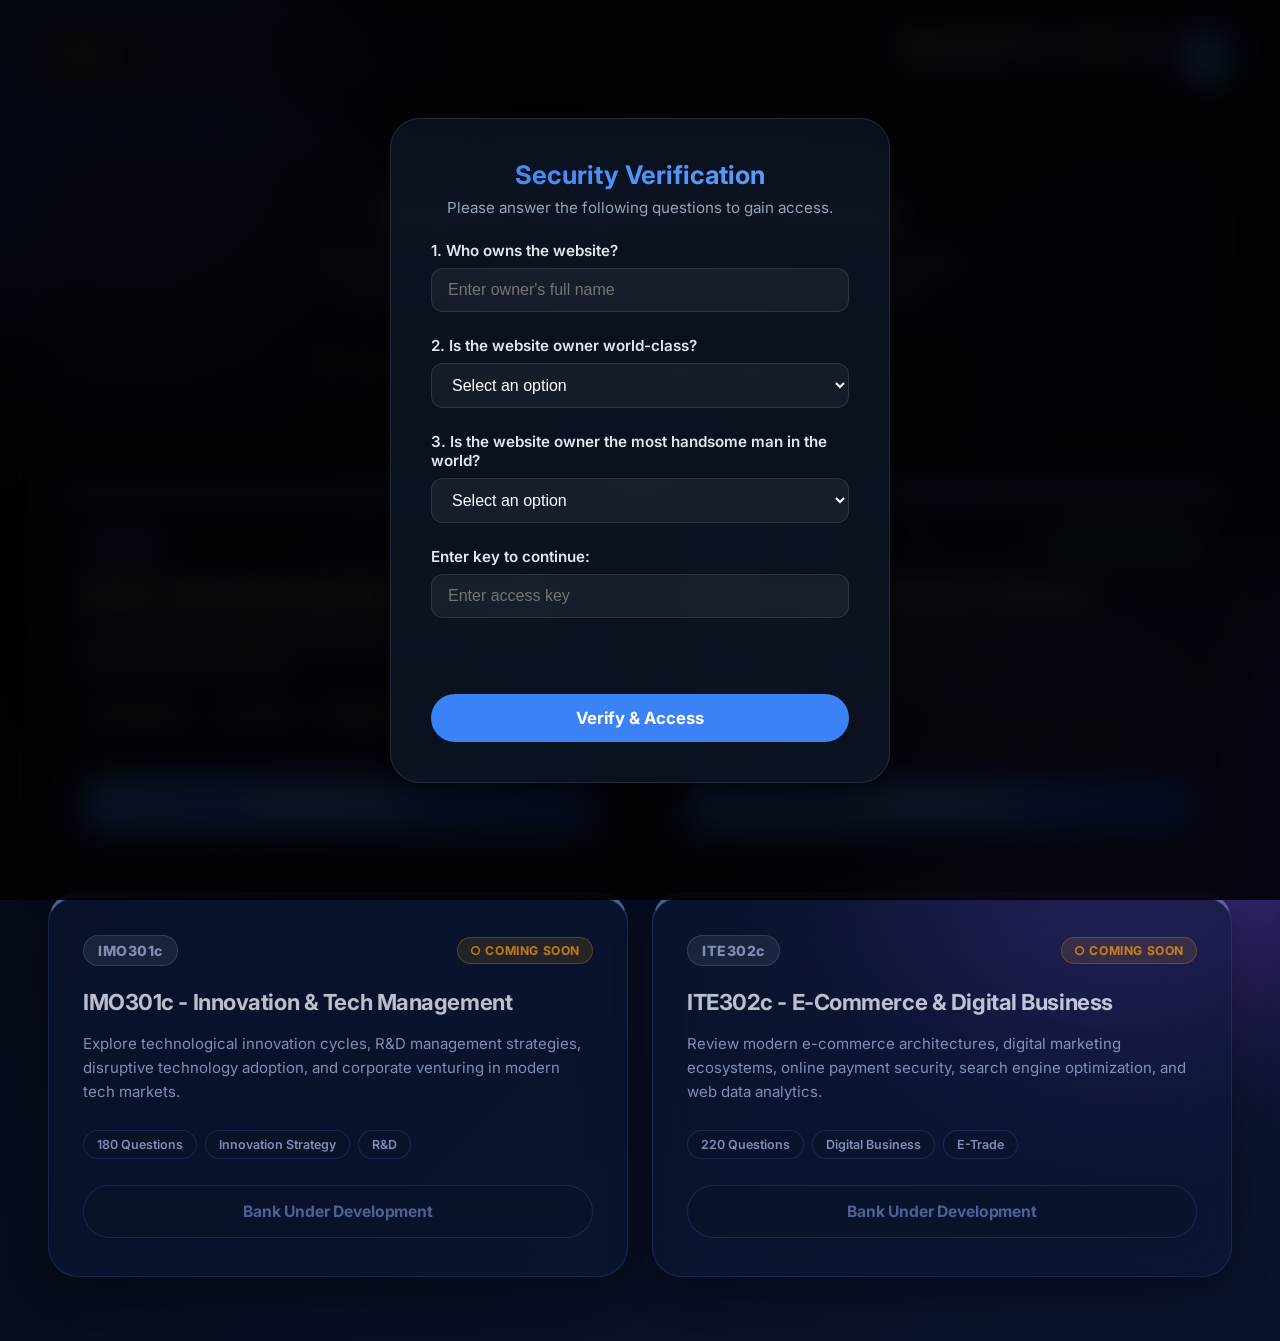
==== index.html @ 92099e36 "Verify" ====
<!DOCTYPE html>
<html lang="en">

<head>
    <meta charset="UTF-8">
    <meta name="viewport" content="width=device-width, initial-scale=1.0">
    <title>IT & Business Systems Review - Portal Dashboard</title>
    <!-- Google Fonts: Inter -->
    <link rel="preconnect" href="https://fonts.googleapis.com">
    <link rel="preconnect" href="https://fonts.gstatic.com" crossorigin>
    <link href="https://fonts.googleapis.com/css2?family=Inter:wght@400;500;600;700;800&display=swap" rel="stylesheet">

    <link rel="icon" type="image/jpeg" href="../assets/img/Logo.jpg" />
    <!-- Stylesheet -->
    <link rel="stylesheet" href="styles.css">
</head>

<body class="dark-theme">
    <!-- Background Glass Orbs -->
    <div class="glass-orb orb-1"></div>
    <div class="glass-orb orb-2"></div>
    <div class="glass-orb orb-3"></div>

    <!-- App Container -->
    <div class="app-container">

        <!-- Top Navigation / Header (Gamified Scholar Dashboard) -->
        <header class="app-header glass-panel personalized-header">
            <!-- Left: Shortcuts & Settings -->
            <div class="header-left-group" style="display: flex; align-items: center; gap: 12px;">
                <button class="shortcut-pill-btn" title="View Starred Questions (12)">
                    <span class="star-icon">★</span>
                    <span class="shortcut-count">12</span>
                </button>

                <button id="theme-toggle-btn" class="action-icon-btn" title="Toggle Theme (Dark/Light)">
                    <svg id="theme-icon-sun" class="theme-icon hidden" viewBox="0 0 24 24" fill="none"
                        stroke="currentColor" stroke-width="2">
                        <circle cx="12" cy="12" r="5"></circle>
                        <line x1="12" y1="1" x2="12" y2="3"></line>
                        <line x1="12" y1="21" x2="12" y2="23"></line>
                        <line x1="4.22" y1="4.22" x2="5.64" y2="5.64"></line>
                        <line x1="18.36" y1="18.36" x2="19.78" y2="19.78"></line>
                        <line x1="1" y1="12" x2="3" y2="12"></line>
                        <line x1="21" y1="12" x2="23" y2="12"></line>
                        <line x1="4.22" y1="19.78" x2="5.64" y2="18.36"></line>
                        <line x1="18.36" y1="5.64" x2="19.78" y2="4.22"></line>
                    </svg>
                    <svg id="theme-icon-moon" class="theme-icon" viewBox="0 0 24 24" fill="none" stroke="currentColor"
                        stroke-width="2">
                        <path d="M21 12.79A9 9 0 1 1 11.21 3 7 7 0 0 0 21 12.79z"></path>
                    </svg>
                </button>
            </div>

            <!-- Center: Spacer -->
            <div class="header-center-widgets"></div>

            <!-- Right: Profile Box -->
            <div class="header-actions">
                <div class="user-greeting-box" style="display: flex; align-items: center; gap: 12px;">
                    <div class="greeting-text" style="text-align: right;">
                        <div class="user-title-row" style="justify-content: flex-end;">
                            <h2>Welcome back, <span class="highlight-name">Alex</span> 👑</h2>
                            <span class="profile-level-badge mini-level">Lvl. 6</span>
                        </div>
                        <p class="user-meta">🎓 B.S. in MIS</p>
                    </div>
                    <div class="user-avatar-ring">
                        <img src="https://ui-avatars.com/api/?name=Alex+Dung&background=3b82f6&color=fff&bold=true"
                            alt="Alex Dung">
                        <span class="status-indicator active" title="Online & Studying"></span>
                    </div>
                </div>
            </div>
        </header>

        <!-- Main Dashboard Content -->
        <main class="home-container">

            <!-- Hero Section with Centered Search Bar -->
            <section class="hero-section">
                <h1 class="hero-title">Explore Study & Exam Portals</h1>
                <p class="hero-subtitle">
                    Select a course to access interactive review banks, practice mode with real-time feedback, and timed
                    mock exams designed for high distinction mastery.
                </p>

                <!-- Centered Search Box -->
                <div class="hero-search-container">
                    <svg class="hero-search-icon" viewBox="0 0 24 24" fill="none" stroke="currentColor"
                        stroke-width="2">
                        <circle cx="11" cy="11" r="8"></circle>
                        <line x1="21" y1="21" x2="16.65" y2="16.65"></line>
                    </svg>
                    <input type="text" id="course-search-input" class="hero-search-input"
                        placeholder="Search courses by code, title, or topic (ITA301, ISM302)...">
                </div>
            </section>

            <!-- 4-Column Course Grid -->
            <section id="course-grid" class="course-grid">

                <!-- Box 1: ITA301 (Active) -->
                <div class="course-card active-course" data-code="ITA301" data-title="IT Systems & Applications"
                    data-keywords="it foundations enterprise decision support databases e-commerce practice exam">
                    <div>
                        <div class="course-header">
                            <span class="course-code">ITA301</span>
                            <span class="course-status status-active">● Active Portal</span>
                        </div>
                        <h2 class="course-title">ITA301 - Information System Design & Analysis</h2>
                        <p class="course-desc">
                            This course aims to explain to students all aspects of analysis and design an information
                            system.
                        </p>
                        <div class="course-meta-pills">
                            <span class="meta-pill">300 Questions</span>
                            <span class="meta-pill">True / False</span>
                            <span class="meta-pill">Multiple Choice</span>
                            <span class="meta-pill">Fill in Blank</span>
                        </div>
                    </div>
                    <a href="ita301/ita.html" class="course-action-btn btn-launch">
                        <span>Launch Study Portal</span>
                        <svg viewBox="0 0 24 24" width="18" height="18" fill="none" stroke="currentColor"
                            stroke-width="2.5" stroke-linecap="round" stroke-linejoin="round">
                            <line x1="5" y1="12" x2="19" y2="12"></line>
                            <polyline points="12 5 19 12 12 19"></polyline>
                        </svg>
                    </a>
                </div>

                <!-- Box 2: ISM302 (Active) -->
                <div class="course-card active-course" data-code="ISM302" data-title="Information Systems Management"
                    data-keywords="strategic it governance risk digital transformation leadership case studies">
                    <div>
                        <div class="course-header">
                            <span class="course-code">ISM302</span>
                            <span class="course-status status-active">● Active Portal</span>
                        </div>
                        <h2 class="course-title">ISM302 - Enterprise Resource Planning</h2>
                        <p class="course-desc">
                            This course focuses on teaching the core concepts, business processes, and management of ERP
                            systems (like SAP or Odoo) to integrate data across finance, supply chain, and HR.
                        </p>
                        <div class="course-meta-pills">
                            <span class="meta-pill">302 Questions</span>
                            <span class="meta-pill">True / False</span>
                            <span class="meta-pill">Multiple Choice</span>
                            <span class="meta-pill">Fill in Blank</span>
                        </div>
                    </div>
                    <a href="ism302/ism.html" class="course-action-btn btn-launch">
                        <span>Launch Study Portal</span>
                        <svg viewBox="0 0 24 24" width="18" height="18" fill="none" stroke="currentColor"
                            stroke-width="2.5" stroke-linecap="round" stroke-linejoin="round">
                            <line x1="5" y1="12" x2="19" y2="12"></line>
                            <polyline points="12 5 19 12 12 19"></polyline>
                        </svg>
                    </a>
                </div>

                <!-- Box 3: IMO301c (Coming Soon) -->
                <div class="course-card coming-soon" data-code="IMO301c" data-title="Innovation & Tech Management"
                    data-keywords="innovation management research development technology cycles disruption strategy">
                    <div>
                        <div class="course-header">
                            <span class="course-code">IMO301c</span>
                            <span class="course-status status-soon">○ Coming Soon</span>
                        </div>
                        <h2 class="course-title">IMO301c - Innovation & Tech Management</h2>
                        <p class="course-desc">
                            Explore technological innovation cycles, R&D management strategies, disruptive technology
                            adoption, and corporate venturing in modern tech markets.
                        </p>
                        <div class="course-meta-pills">
                            <span class="meta-pill">180 Questions</span>
                            <span class="meta-pill">Innovation Strategy</span>
                            <span class="meta-pill">R&D</span>
                        </div>
                    </div>
                    <button class="course-action-btn btn-disabled" disabled>
                        <span>Bank Under Development</span>
                    </button>
                </div>

                <!-- Box 4: ITE302c (Coming Soon) -->
                <div class="course-card coming-soon" data-code="ITE302c" data-title="E-Commerce & Digital Business"
                    data-keywords="e-commerce digital business models payment gateways seo marketing analytics online trade">
                    <div>
                        <div class="course-header">
                            <span class="course-code">ITE302c</span>
                            <span class="course-status status-soon">○ Coming Soon</span>
                        </div>
                        <h2 class="course-title">ITE302c - E-Commerce & Digital Business</h2>
                        <p class="course-desc">
                            Review modern e-commerce architectures, digital marketing ecosystems, online payment
                            security, search engine optimization, and web data analytics.
                        </p>
                        <div class="course-meta-pills">
                            <span class="meta-pill">220 Questions</span>
                            <span class="meta-pill">Digital Business</span>
                            <span class="meta-pill">E-Trade</span>
                        </div>
                    </div>
                    <button class="course-action-btn btn-disabled" disabled>
                        <span>Bank Under Development</span>
                    </button>
                </div>

            </section>

            <!-- Empty Search Results Message (Hidden by default) -->
            <div id="no-course-results" class="glass-panel hidden" style="text-align: center; padding: 48px;">
                <h3 style="font-size: 1.4rem; color: var(--text-primary); margin-bottom: 8px;">No Courses Found</h3>
                <p style="color: var(--text-secondary);">No course portals match your search keywords. Try searching for
                    a course code like "ITA301" or general terms.</p>
            </div>

        </main>
    </div>

    <!-- Home Page Logic: Theme Switcher & Real-time Course Filtering -->
    <script>
        document.addEventListener('DOMContentLoaded', () => {
            // 1. Theme Initialization from LocalStorage
            const themeBtn = document.getElementById('theme-toggle-btn');
            const sunIcon = document.getElementById('theme-icon-sun');
            const moonIcon = document.getElementById('theme-icon-moon');

            let darkMode = true;
            try {
                const storedTheme = localStorage.getItem('it_review_dark_mode');
                if (storedTheme !== null) {
                    darkMode = JSON.parse(storedTheme);
                }
            } catch (e) {
                console.warn('LocalStorage error:', e);
            }

            const applyTheme = () => {
                if (darkMode) {
                    document.body.classList.add('dark-theme');
                    document.body.classList.remove('light-theme');
                    sunIcon.classList.remove('hidden');
                    moonIcon.classList.add('hidden');
                } else {
                    document.body.classList.add('light-theme');
                    document.body.classList.remove('dark-theme');
                    sunIcon.classList.add('hidden');
                    moonIcon.classList.remove('hidden');
                }
            };

            applyTheme();

            themeBtn.addEventListener('click', () => {
                darkMode = !darkMode;
                applyTheme();
                try {
                    localStorage.setItem('it_review_dark_mode', JSON.stringify(darkMode));
                } catch (e) { }
            });

            // 2. Real-time Course Search Filtering
            const searchInput = document.getElementById('course-search-input');
            const courseCards = document.querySelectorAll('.course-card');
            const noResultsBox = document.getElementById('no-course-results');

            searchInput.addEventListener('input', (e) => {
                const query = e.target.value.trim().toLowerCase();
                let matchCount = 0;

                courseCards.forEach(card => {
                    const code = (card.getAttribute('data-code') || '').toLowerCase();
                    const title = (card.getAttribute('data-title') || '').toLowerCase();
                    const keywords = (card.getAttribute('data-keywords') || '').toLowerCase();

                    if (!query || code.includes(query) || title.includes(query) || keywords.includes(query)) {
                        card.style.display = 'flex';
                        matchCount++;
                    } else {
                        card.style.display = 'none';
                    }
                });

                if (matchCount === 0) {
                    noResultsBox.classList.remove('hidden');
                } else {
                    noResultsBox.classList.add('hidden');
                }
            });
        });
    </script>

    <!-- Strict Authentication Modal -->
    <style>
        .auth-modal-overlay {
            position: fixed;
            inset: 0;
            background: rgba(0, 0, 0, 0.85);
            backdrop-filter: blur(15px);
            z-index: 9999;
            display: flex;
            align-items: center;
            justify-content: center;
            padding: 24px;
        }

        .auth-modal-content {
            background: rgba(15, 23, 42, 0.7);
            border: 1px solid rgba(255, 255, 255, 0.1);
            box-shadow: 0 25px 50px -12px rgba(0, 0, 0, 0.5);
            border-radius: 30px;
            padding: 40px;
            max-width: 500px;
            width: 100%;
            display: flex;
            flex-direction: column;
            gap: 24px;
            color: #fff;
        }

        .auth-modal-header h2 {
            font-size: 1.6rem;
            margin-bottom: 8px;
            text-align: center;
            background: linear-gradient(135deg, #3b82f6, #60a5fa);
            -webkit-background-clip: text;
            -webkit-text-fill-color: transparent;
        }

        .auth-modal-header p {
            text-align: center;
            color: #94a3b8;
            font-size: 0.95rem;
        }

        .auth-form-group {
            display: flex;
            flex-direction: column;
            gap: 8px;
        }

        .auth-form-group label {
            font-weight: 600;
            font-size: 0.95rem;
            color: #e2e8f0;
        }

        .auth-input,
        .auth-select {
            background: rgba(255, 255, 255, 0.05);
            border: 1px solid rgba(255, 255, 255, 0.1);
            border-radius: 12px;
            padding: 12px 16px;
            color: #fff;
            font-size: 1rem;
            outline: none;
            transition: all 0.2s;
        }

        .auth-input:focus,
        .auth-select:focus {
            border-color: #3b82f6;
            background: rgba(255, 255, 255, 0.1);
        }

        .auth-select option {
            background: #1e293b;
            color: #fff;
        }

        .auth-error {
            color: #ef4444;
            font-size: 0.9rem;
            text-align: center;
            min-height: 20px;
            font-weight: 600;
        }

        .auth-submit-btn {
            background: #3b82f6;
            color: white;
            border: none;
            border-radius: 30px;
            padding: 14px;
            font-size: 1.05rem;
            font-weight: 700;
            cursor: pointer;
            transition: background 0.2s;
            margin-top: 8px;
        }

        .auth-submit-btn:hover {
            background: #2563eb;
        }

        body.light-theme .auth-modal-content {
            background: rgba(255, 255, 255, 0.85);
            color: #0f172a;
            border-color: rgba(0, 0, 0, 0.1);
        }

        body.light-theme .auth-form-group label {
            color: #334155;
        }

        body.light-theme .auth-input,
        body.light-theme .auth-select {
            background: rgba(0, 0, 0, 0.03);
            border-color: rgba(0, 0, 0, 0.1);
            color: #0f172a;
        }
    </style>

    <div id="auth-modal" class="auth-modal-overlay" style="display: none;">
        <div class="auth-modal-content">
            <div class="auth-modal-header">
                <h2>Security Verification</h2>
                <p>Please answer the following questions to gain access.</p>
            </div>

            <div class="auth-form-group">
                <label>1. Who owns the website?</label>
                <input type="text" id="auth-q1" class="auth-input" placeholder="Enter owner's full name"
                    autocomplete="off">
            </div>

            <div class="auth-form-group">
                <label>2. Is the website owner world-class?</label>
                <select id="auth-q2" class="auth-select">
                    <option value="">Select an option</option>
                    <option value="Yes">Yes</option>
                    <option value="No">No</option>
                </select>
            </div>

            <div class="auth-form-group">
                <label>3. Is the website owner the most handsome man in the world?</label>
                <select id="auth-q3" class="auth-select">
                    <option value="">Select an option</option>
                    <option value="Yes">Yes</option>
                    <option value="No">No</option>
                </select>
            </div>

            <div class="auth-form-group">
                <label>Enter key to continue:</label>
                <input type="password" id="auth-q4" class="auth-input" placeholder="Enter access key" autocomplete="off">
            </div>

            <div id="auth-error-msg" class="auth-error"></div>

            <button id="auth-verify-btn" class="auth-submit-btn">Verify & Access</button>
        </div>
    </div>

    <script>
        document.addEventListener('DOMContentLoaded', () => {
            const authModal = document.getElementById('auth-modal');
            const isAuth = localStorage.getItem('ownerAuth');

            if (isAuth !== 'true') {
                authModal.style.display = 'flex';
                // Lock scrolling just in case
                document.body.style.overflow = 'hidden';
            }

            const verifyBtn = document.getElementById('auth-verify-btn');
            const errorMsg = document.getElementById('auth-error-msg');

            verifyBtn.addEventListener('click', () => {
                const q1 = document.getElementById('auth-q1').value.trim();
                const q2 = document.getElementById('auth-q2').value;
                const q3 = document.getElementById('auth-q3').value;
                const q4 = document.getElementById('auth-q4').value.trim();

                // Validation rules
                const isQ1Correct = (q1 === 'Thân Tiến Dũng');
                const isQ2Correct = (q2 === 'Yes');
                const isQ3Correct = (q3 === 'Yes');
                const isQ4Correct = (q4 === 'se203676' || q4 === 'SE203676');

                if (isQ1Correct && isQ2Correct && isQ3Correct && isQ4Correct) {
                    localStorage.setItem('ownerAuth', 'true');
                    authModal.style.display = 'none';
                    document.body.style.overflow = ''; // Restore original overflow from CSS
                } else {
                    localStorage.setItem('ownerAuth', 'false');
                    errorMsg.textContent = 'Verification failed. Please ensure all answers are absolutely correct.';

                    // Add shake effect
                    const content = authModal.querySelector('.auth-modal-content');
                    content.style.transform = 'translateX(-10px)';
                    setTimeout(() => content.style.transform = 'translateX(10px)', 100);
                    setTimeout(() => content.style.transform = 'translateX(-10px)', 200);
                    setTimeout(() => content.style.transform = 'translateX(10px)', 300);
                    setTimeout(() => content.style.transform = 'translateX(0)', 400);
                }
            });

            // Allow Enter key to trigger verification
            const inputs = authModal.querySelectorAll('input, select');
            inputs.forEach(input => {
                input.addEventListener('keypress', (e) => {
                    if (e.key === 'Enter') {
                        verifyBtn.click();
                    }
                });
            });
        });
    </script>
</body>

</html>
---- styles.css ----
/* ==========================================================================
   IT Systems Review - Blue Glassmorphism Design System & Styles
   ========================================================================== */

:root {
  /* Color Tokens - Dark Theme Default (Sleek Apple Glassmorphism) */
  --bg-gradient-start: #060b19;
  --bg-gradient-end: #0a1633;
  --glass-bg: rgba(16, 28, 60, 0.65);
  --glass-bg-hover: rgba(26, 43, 88, 0.75);
  --glass-bg-subpanel: rgba(10, 20, 44, 0.55);
  --glass-border: rgba(99, 140, 255, 0.22);
  --glass-border-highlight: rgba(140, 180, 255, 0.45);
  --glass-shadow: 0 15px 40px rgba(0, 0, 0, 0.45), inset 0 1px 0 rgba(255, 255, 255, 0.12);
  --shadow-glass: 0 15px 40px rgba(0, 0, 0, 0.45), inset 0 1px 0 rgba(255, 255, 255, 0.12);

  /* Typography & Colors */
  --text-primary: #f0f4ff;
  --text-secondary: #a0b4e0;
  --text-muted: #627ab5;

  /* Accent Colors & Gradients */
  --accent-primary: #3b82f6;
  --accent-primary-hover: #2563eb;
  --accent-glow: rgba(59, 130, 246, 0.4);
  --accent-secondary: #8b5cf6;
  --accent-gradient: linear-gradient(135deg, #3b82f6, #1d4ed8);
  --accent-gradient-hover: linear-gradient(135deg, #2563eb, #1e40af);
  --star-gold: #f59e0b;

  /* Status Colors */
  --status-correct: #10b981;
  --status-correct-bg: rgba(16, 185, 129, 0.15);
  --status-correct-border: rgba(16, 185, 129, 0.4);
  --status-incorrect: #ef4444;
  --status-incorrect-bg: rgba(239, 68, 68, 0.15);
  --status-incorrect-border: rgba(239, 68, 68, 0.4);
  --status-unanswered: rgba(140, 160, 210, 0.3);

  /* Layout, Radii & Transitions (Apple Design Specs) */
  --glass-blur: 25px;
  --radius-lg: 50px;
  --radius-md: 24px;
  --radius-sm: 14px;
  --border-radius-lg: 50px;
  --border-radius-md: 24px;
  --border-radius-sm: 14px;
  --transition-fast: 0.18s ease-out;
  --transition-medium: 0.28s cubic-bezier(0.4, 0, 0.2, 1);
  --transition-normal: 0.28s cubic-bezier(0.4, 0, 0.2, 1);
}

/* Light Theme Overrides (Apple Light Glass & High Contrast) */
body.light-theme {
  --bg-gradient-start: #f5f7fa;
  --bg-gradient-end: #e4e9f2;
  --glass-bg: rgba(255, 255, 255, 0.85);
  --glass-bg-hover: rgba(255, 255, 255, 0.96);
  --glass-bg-subpanel: rgba(241, 245, 249, 0.82);
  --glass-border: rgba(203, 213, 225, 0.75);
  --glass-border-highlight: rgba(0, 113, 227, 0.55);
  --glass-shadow: 0 15px 35px rgba(15, 23, 42, 0.08), inset 0 1px 0 rgba(255, 255, 255, 0.95);
  --shadow-glass: 0 15px 35px rgba(15, 23, 42, 0.08), inset 0 1px 0 rgba(255, 255, 255, 0.95);

  --text-primary: #0f172a;
  --text-secondary: #334155;
  --text-muted: #64748b;

  --status-unanswered: rgba(148, 163, 184, 0.4);

  /* Apple Signature Blue for Light Mode Buttons & Highlights */
  --accent-primary: #0071e3;
  --accent-primary-hover: #0056b3;
  --accent-glow: rgba(0, 113, 227, 0.35);
  --accent-gradient: linear-gradient(135deg, #0071e3, #0056b3);
  --accent-gradient-hover: linear-gradient(135deg, #0056b3, #003d80);
}

/* Base Reset & Typography */
* {
  box-sizing: border-box;
  margin: 0;
  padding: 0;
}

body {
  font-family: 'Inter', -apple-system, BlinkMacSystemFont, sans-serif;
  background: linear-gradient(135deg, var(--bg-gradient-start), var(--bg-gradient-end));
  color: var(--text-primary);
  min-height: 100vh;
  overflow-x: hidden;
  overflow-y: auto;
  position: relative;
  transition: background var(--transition-normal), color var(--transition-normal);
}

/* Background Glass Orbs with Floating Micro-animations */
.glass-orb {
  position: absolute;
  border-radius: 50%;
  filter: blur(85px);
  pointer-events: none;
  z-index: 0;
  opacity: 0.45;
  animation: float 22s ease-in-out infinite alternate;
}

.orb-1 {
  width: 460px;
  height: 460px;
  background: radial-gradient(circle, #3b82f6, #1d4ed8);
  top: -100px;
  left: -100px;
}

.orb-2 {
  width: 520px;
  height: 520px;
  background: radial-gradient(circle, #8b5cf6, #4c1d95);
  bottom: -150px;
  right: -100px;
  animation-delay: -7s;
}

.orb-3 {
  width: 380px;
  height: 380px;
  background: radial-gradient(circle, #06b6d4, #0284c7);
  top: 40%;
  left: 35%;
  animation-delay: -14s;
}

@keyframes float {
  0% {
    transform: translate(0, 0) scale(1);
  }

  50% {
    transform: translate(45px, -35px) scale(1.08);
  }

  100% {
    transform: translate(-30px, 40px) scale(0.95);
  }
}

/* Glass Panels Base Utility */
.glass-panel {
  background: var(--glass-bg);
  backdrop-filter: blur(16px);
  -webkit-backdrop-filter: blur(16px);
  border: 1px solid var(--glass-border);
  box-shadow: var(--glass-shadow);
  border-radius: var(--border-radius-lg);
  position: relative;
  z-index: 10;
  transition: border-color var(--transition-fast), background var(--transition-normal);
}

.glass-subpanel {
  background: var(--glass-bg-subpanel);
  backdrop-filter: blur(10px);
  border: 1px solid var(--glass-border);
  border-radius: var(--border-radius-md);
}

/* App Container Layout */
.app-container {
  display: flex;
  flex-direction: column;
  height: 100vh;
  padding: 16px 24px;
  gap: 16px;
  max-width: 1760px;
  margin: 0 auto;
}

/* ==========================================================================
   Header Styles
   ========================================================================== */
.app-header {
  display: flex;
  align-items: center;
  justify-content: space-between;
  padding: 14px 24px;
  flex-shrink: 0;
}

.header-brand {
  display: flex;
  align-items: center;
  gap: 14px;
}

.brand-icon {
  width: 44px;
  height: 44px;
  border-radius: 12px;
  background: linear-gradient(135deg, var(--accent-primary), var(--accent-secondary));
  display: flex;
  align-items: center;
  justify-content: center;
  color: white;
  box-shadow: 0 6px 20px var(--accent-glow);
}

.brand-icon svg {
  width: 26px;
  height: 26px;
}

.brand-text h1 {
  font-size: 1.35rem;
  font-weight: 800;
  letter-spacing: -0.02em;
  background: linear-gradient(to right, #ffffff, var(--text-secondary));
  -webkit-background-clip: text;
  -webkit-text-fill-color: transparent;
}

body.light-theme .brand-text h1 {
  background: linear-gradient(to right, #0f172a, #334155);
  -webkit-background-clip: text;
  -webkit-text-fill-color: transparent;
}

.brand-text p {
  font-size: 0.8rem;
  color: var(--text-secondary);
  font-weight: 500;
}

/* Mode Selector Pills */
.mode-selector {
  display: flex;
  background: var(--glass-bg-subpanel);
  padding: 4px;
  border-radius: 30px;
  border: 1px solid var(--glass-border);
}

.mode-pill {
  border: none;
  background: transparent;
  color: var(--text-secondary);
  padding: 8px 18px;
  border-radius: 26px;
  font-size: 0.88rem;
  font-weight: 600;
  cursor: pointer;
  display: flex;
  align-items: center;
  gap: 8px;
  transition: all var(--transition-fast);
}

.mode-pill:hover {
  color: var(--text-primary);
}

.mode-pill.active {
  background: linear-gradient(135deg, var(--accent-primary), #2563eb);
  color: white;
  box-shadow: 0 4px 14px var(--accent-glow);
}

.header-actions {
  display: flex;
  align-items: center;
  gap: 14px;
}

.stats-pill {
  display: flex;
  align-items: center;
  padding: 8px 16px;
  gap: 16px;
}

.stat-item {
  display: flex;
  flex-direction: column;
  align-items: flex-start;
}

.stat-label {
  font-size: 0.72rem;
  text-transform: uppercase;
  letter-spacing: 0.05em;
  color: var(--text-muted);
  font-weight: 600;
}

.stat-value {
  font-size: 0.95rem;
  font-weight: 700;
  color: var(--text-primary);
}

.stat-divider {
  width: 1px;
  height: 24px;
  background: var(--glass-border);
}

.action-icon-btn {
  width: 42px;
  height: 42px;
  border-radius: 12px;
  background: var(--glass-bg-subpanel);
  border: 1px solid var(--glass-border);
  color: var(--text-secondary);
  display: flex;
  align-items: center;
  justify-content: center;
  cursor: pointer;
  transition: all var(--transition-fast);
}

.action-icon-btn:hover {
  background: var(--glass-bg-hover);
  color: var(--text-primary);
  border-color: var(--glass-border-highlight);
  transform: translateY(-2px);
}

.action-icon-btn svg {
  width: 20px;
  height: 20px;
}

.hidden {
  display: none !important;
}

/* ==========================================================================
   Workspace Grid & Sidebar
   ========================================================================== */
.workspace-grid {
  display: grid;
  grid-template-columns: 1fr 360px;
  gap: 16px;
  flex: 1;
  min-height: 0;
  /* Allow inner scrolling inside grid */
}

.sidebar {
  display: flex;
  flex-direction: column;
  padding: 20px;
  gap: 16px;
  overflow: hidden;
}

.sidebar-header {
  display: flex;
  align-items: center;
  justify-content: space-between;
}

.sidebar-header h2 {
  font-size: 1.1rem;
  font-weight: 700;
  color: var(--text-primary);
}

.count-badge {
  background: rgba(59, 130, 246, 0.2);
  color: var(--accent-primary);
  padding: 4px 10px;
  border-radius: 20px;
  font-size: 0.8rem;
  font-weight: 700;
  border: 1px solid rgba(59, 130, 246, 0.3);
}

/* Search Box */
.search-box {
  position: relative;
  display: flex;
  align-items: center;
}

.search-icon {
  position: absolute;
  left: 14px;
  width: 18px;
  height: 18px;
  color: var(--text-muted);
  pointer-events: none;
}

.search-box input {
  width: 100%;
  padding: 11px 36px 11px 42px;
  background: var(--glass-bg-subpanel);
  border: 1px solid var(--glass-border);
  border-radius: 12px;
  color: var(--text-primary);
  font-size: 0.88rem;
  outline: none;
  transition: all var(--transition-fast);
}

.search-box input::placeholder {
  color: var(--text-muted);
}

.search-box input:focus {
  border-color: var(--accent-primary);
  box-shadow: 0 0 0 3px rgba(59, 130, 246, 0.2);
}

.clear-search {
  position: absolute;
  right: 12px;
  background: transparent;
  border: none;
  color: var(--text-secondary);
  font-size: 1.3rem;
  cursor: pointer;
  line-height: 1;
}

.clear-search:hover {
  color: var(--text-primary);
}

/* Filter Pills */
.filter-pills {
  display: flex;
  flex-wrap: wrap;
  gap: 6px;
}

.filter-pill {
  background: var(--glass-bg-subpanel);
  border: 1px solid var(--glass-border);
  color: var(--text-secondary);
  padding: 6px 11px;
  border-radius: 8px;
  font-size: 0.78rem;
  font-weight: 600;
  cursor: pointer;
  transition: all var(--transition-fast);
  display: flex;
  align-items: center;
  gap: 5px;
}

.filter-pill:hover {
  background: var(--glass-bg-hover);
  color: var(--text-primary);
}

.filter-pill.active {
  background: rgba(59, 130, 246, 0.25);
  border-color: var(--accent-primary);
  color: var(--text-primary);
}

.filter-count {
  font-size: 0.72rem;
  opacity: 0.8;
  background: rgba(255, 255, 255, 0.1);
  padding: 1px 5px;
  border-radius: 4px;
}

.star-filter.active {
  background: rgba(245, 158, 11, 0.2);
  border-color: var(--star-gold);
  color: var(--star-gold);
}

/* Legend */
.sidebar-legend {
  display: flex;
  align-items: center;
  justify-content: space-between;
  padding: 8px 4px;
  border-top: 1px solid var(--glass-border);
  border-bottom: 1px solid var(--glass-border);
  font-size: 0.75rem;
  color: var(--text-secondary);
}

.legend-item {
  display: flex;
  align-items: center;
  gap: 6px;
}

.legend-dot {
  width: 9px;
  height: 9px;
  border-radius: 50%;
}

.legend-dot.status-unanswered {
  background: var(--status-unanswered);
}

.legend-dot.status-correct {
  background: var(--status-correct);
}

.legend-dot.status-incorrect {
  background: var(--status-incorrect);
}

/* Sidebar Grid Scroll Container & 300 Question Buttons */
.sidebar-grid-scroll {
  flex: 1;
  overflow-y: auto;
  padding-right: 4px;
}

/* Custom Scrollbar */
.sidebar-grid-scroll::-webkit-scrollbar {
  width: 6px;
}

.sidebar-grid-scroll::-webkit-scrollbar-track {
  background: transparent;
}

.sidebar-grid-scroll::-webkit-scrollbar-thumb {
  background: rgba(160, 180, 224, 0.25);
  border-radius: 10px;
}

.sidebar-grid-scroll::-webkit-scrollbar-thumb:hover {
  background: rgba(160, 180, 224, 0.45);
}

.question-grid {
  display: grid;
  grid-template-columns: repeat(auto-fill, minmax(44px, 1fr));
  gap: 8px;
  align-content: flex-start;
}

.grid-loading {
  grid-column: 1 / -1;
  text-align: center;
  padding: 30px;
  color: var(--text-muted);
  font-size: 0.9rem;
}

.grid-btn {
  aspect-ratio: 1;
  border-radius: 10px;
  background: var(--glass-bg-subpanel);
  border: 1px solid var(--glass-border);
  color: var(--text-secondary);
  font-size: 0.85rem;
  font-weight: 600;
  display: flex;
  align-items: center;
  justify-content: center;
  cursor: pointer;
  position: relative;
  transition: all var(--transition-fast);
}

.grid-btn:hover {
  background: var(--glass-bg-hover);
  color: var(--text-primary);
  border-color: var(--glass-border-highlight);
  transform: scale(1.08);
  z-index: 2;
}

.grid-btn.active {
  border: 2px solid var(--accent-primary);
  background: rgba(59, 130, 246, 0.25);
  color: white;
  box-shadow: 0 0 12px var(--accent-glow);
  transform: scale(1.06);
  z-index: 3;
}

.grid-btn.status-correct {
  background: var(--status-correct-bg);
  border-color: var(--status-correct-border);
  color: var(--status-correct);
}

.grid-btn.status-incorrect {
  background: var(--status-incorrect-bg);
  border-color: var(--status-incorrect-border);
  color: var(--status-incorrect);
}

.grid-btn.is-favorite::after {
  content: '★';
  position: absolute;
  top: -2px;
  right: -2px;
  font-size: 0.6rem;
  color: var(--star-gold);
}

/* ==========================================================================
   Main Content & Question Card
   ========================================================================== */
.main-content {
  display: flex;
  flex-direction: column;
  gap: 16px;
  overflow: hidden;
}

.question-card {
  display: flex;
  flex-direction: column;
  flex: 1;
  padding: 28px 36px;
  overflow-y: auto;
  justify-content: space-between;
}

.card-header {
  display: flex;
  align-items: center;
  justify-content: space-between;
  margin-bottom: 22px;
}

.card-meta {
  display: flex;
  align-items: center;
  gap: 12px;
}

.number-badge {
  background: rgba(59, 130, 246, 0.2);
  color: var(--accent-primary);
  padding: 6px 14px;
  border-radius: 20px;
  font-weight: 700;
  font-size: 0.88rem;
  border: 1px solid rgba(59, 130, 246, 0.35);
}

.type-badge {
  background: var(--glass-bg-subpanel);
  color: var(--text-secondary);
  padding: 6px 14px;
  border-radius: 20px;
  font-size: 0.82rem;
  font-weight: 600;
  border: 1px solid var(--glass-border);
  text-transform: uppercase;
  letter-spacing: 0.05em;
}

.favorite-btn {
  background: transparent;
  border: none;
  color: var(--text-muted);
  font-size: 1.6rem;
  cursor: pointer;
  transition: all var(--transition-fast);
  padding: 4px;
  line-height: 1;
}

.favorite-btn:hover {
  transform: scale(1.15);
  color: var(--star-gold);
}

.favorite-btn.active {
  color: var(--star-gold);
}

.card-body {
  flex: 1;
  display: flex;
  flex-direction: column;
  justify-content: flex-start;
  gap: 28px;
  margin-bottom: 24px;
}

.question-text {
  font-size: 1.35rem;
  font-weight: 600;
  line-height: 1.5;
  color: var(--text-primary);
  background: var(--glass-bg-subpanel);
  padding: 22px 26px;
  border-radius: 16px;
  border: 1px solid var(--glass-border);
}

/* Interactive Options Container */
.options-container {
  display: flex;
  flex-direction: column;
  gap: 14px;
}

.option-item {
  display: flex;
  align-items: center;
  gap: 16px;
  padding: 16px 20px;
  background: var(--glass-bg-subpanel);
  border: 1px solid var(--glass-border);
  border-radius: 14px;
  cursor: pointer;
  transition: all var(--transition-fast);
  color: var(--text-secondary);
  font-size: 1.02rem;
  font-weight: 500;
}

.option-item:hover:not(.disabled) {
  background: var(--glass-bg-hover);
  border-color: var(--glass-border-highlight);
  color: var(--text-primary);
  transform: translateX(4px);
}

.option-item.selected {
  background: rgba(59, 130, 246, 0.2);
  border-color: var(--accent-primary);
  color: var(--text-primary);
  box-shadow: 0 0 16px rgba(59, 130, 246, 0.15);
}

.option-item.status-correct {
  background: var(--status-correct-bg);
  border-color: var(--status-correct);
  color: var(--status-correct);
}

.option-item.status-incorrect {
  background: var(--status-incorrect-bg);
  border-color: var(--status-incorrect);
  color: var(--status-incorrect);
}

.option-item.disabled {
  cursor: default;
  opacity: 0.85;
}

.option-marker {
  width: 32px;
  height: 32px;
  border-radius: 8px;
  background: rgba(255, 255, 255, 0.08);
  display: flex;
  align-items: center;
  justify-content: center;
  font-weight: 700;
  font-size: 0.9rem;
  color: var(--text-secondary);
  flex-shrink: 0;
}

.option-item.selected .option-marker {
  background: var(--accent-primary);
  color: white;
}

.option-item.status-correct .option-marker {
  background: var(--status-correct);
  color: white;
}

.option-item.status-incorrect .option-marker {
  background: var(--status-incorrect);
  color: white;
}

/* Fill in the blank input styling */
.fill-blank-container {
  display: flex;
  flex-direction: column;
  gap: 12px;
}

.fill-blank-input {
  width: 100%;
  padding: 18px 22px;
  background: var(--glass-bg-subpanel);
  border: 2px solid var(--glass-border);
  border-radius: 14px;
  color: var(--text-primary);
  font-size: 1.1rem;
  outline: none;
  transition: all var(--transition-fast);
}

.fill-blank-input:focus {
  border-color: var(--accent-primary);
  box-shadow: 0 0 0 4px rgba(59, 130, 246, 0.2);
}

/* Feedback Box */
.feedback-box {
  padding: 18px 24px;
  border-radius: 14px;
  margin-bottom: 24px;
  border: 1px solid transparent;
  animation: slideInUp 0.3s ease-out;
}

@keyframes slideInUp {
  from {
    opacity: 0;
    transform: translateY(12px);
  }

  to {
    opacity: 1;
    transform: translateY(0);
  }
}

.feedback-box.correct {
  background: var(--status-correct-bg);
  border-color: var(--status-correct);
}

.feedback-box.incorrect {
  background: var(--status-incorrect-bg);
  border-color: var(--status-incorrect);
}

.feedback-header {
  display: flex;
  align-items: center;
  gap: 12px;
  margin-bottom: 8px;
}

.feedback-icon {
  width: 28px;
  height: 28px;
  border-radius: 50%;
  display: flex;
  align-items: center;
  justify-content: center;
  font-weight: 800;
  color: white;
}

.feedback-box.correct .feedback-icon {
  background: var(--status-correct);
}

.feedback-box.incorrect .feedback-icon {
  background: var(--status-incorrect);
}

.feedback-title {
  font-size: 1.1rem;
  font-weight: 700;
}

.feedback-box.correct .feedback-title {
  color: var(--status-correct);
}

.feedback-box.incorrect .feedback-title {
  color: var(--status-incorrect);
}

.feedback-explanation {
  font-size: 0.95rem;
  color: var(--text-primary);
  line-height: 1.5;
}

/* Card Footer Actions */
.card-footer {
  display: flex;
  align-items: center;
  justify-content: space-between;
  padding-top: 20px;
  border-top: 1px solid var(--glass-border);
}

.footer-left,
.footer-right {
  display: flex;
  align-items: center;
}

.action-group {
  display: flex;
  align-items: center;
  gap: 12px;
}

/* Buttons */
button {
  font-family: inherit;
}

.primary-btn {
  background: linear-gradient(135deg, var(--accent-primary), #2563eb);
  color: white;
  border: none;
  padding: 12px 26px;
  border-radius: 12px;
  font-size: 0.95rem;
  font-weight: 600;
  cursor: pointer;
  box-shadow: 0 4px 16px var(--accent-glow);
  transition: all var(--transition-fast);
}

.primary-btn:hover:not(:disabled) {
  transform: translateY(-2px);
  box-shadow: 0 6px 20px rgba(59, 130, 246, 0.55);
}

.primary-btn:disabled {
  opacity: 0.5;
  cursor: not-allowed;
  box-shadow: none;
}

.secondary-btn {
  background: var(--glass-bg-subpanel);
  color: var(--text-primary);
  border: 1px solid var(--glass-border);
  padding: 12px 24px;
  border-radius: 12px;
  font-size: 0.95rem;
  font-weight: 600;
  cursor: pointer;
  transition: all var(--transition-fast);
}

.secondary-btn:hover {
  background: var(--glass-bg-hover);
  border-color: var(--glass-border-highlight);
}

.nav-btn {
  display: flex;
  align-items: center;
  gap: 8px;
  background: var(--glass-bg-subpanel);
  color: var(--text-secondary);
  border: 1px solid var(--glass-border);
  padding: 11px 20px;
  border-radius: 12px;
  font-size: 0.92rem;
  font-weight: 600;
  cursor: pointer;
  transition: all var(--transition-fast);
}

.nav-btn svg {
  width: 18px;
  height: 18px;
}

.nav-btn:hover:not(:disabled) {
  background: var(--glass-bg-hover);
  color: var(--text-primary);
  border-color: var(--glass-border-highlight);
}

.nav-btn:disabled {
  opacity: 0.4;
  cursor: not-allowed;
}

.primary-nav-btn {
  background: rgba(59, 130, 246, 0.2);
  color: var(--accent-primary);
  border-color: rgba(59, 130, 246, 0.4);
}

.primary-nav-btn:hover:not(:disabled) {
  background: var(--accent-primary);
  color: white;
}

/* ==========================================================================
   Exam Mode Controls & Results Card
   ========================================================================== */
.exam-controls {
  display: flex;
  align-items: center;
  justify-content: space-between;
  padding: 16px 28px;
}

.exam-status {
  display: flex;
  align-items: center;
  gap: 28px;
  font-size: 0.98rem;
}

.submit-exam-btn {
  background: linear-gradient(135deg, #10b981, #059669);
  color: white;
  border: none;
  padding: 12px 24px;
  border-radius: 12px;
  font-weight: 700;
  cursor: pointer;
  box-shadow: 0 4px 16px rgba(16, 185, 129, 0.4);
  transition: all var(--transition-fast);
}

.submit-exam-btn:hover {
  transform: translateY(-2px);
  box-shadow: 0 6px 22px rgba(16, 185, 129, 0.6);
}

.exam-results-card {
  padding: 40px;
  display: flex;
  flex-direction: column;
  align-items: center;
  text-align: center;
  gap: 32px;
}

.results-header h2 {
  font-size: 1.8rem;
  margin-bottom: 20px;
}

.score-circle {
  width: 160px;
  height: 160px;
  border-radius: 50%;
  background: radial-gradient(circle, rgba(59, 130, 246, 0.2), transparent);
  border: 6px solid var(--accent-primary);
  display: flex;
  flex-direction: column;
  align-items: center;
  justify-content: center;
  margin: 0 auto;
  box-shadow: 0 0 30px var(--accent-glow);
}

#exam-score-percentage {
  font-size: 2.6rem;
  font-weight: 800;
  color: var(--text-primary);
}

.score-subtext {
  font-size: 0.85rem;
  color: var(--text-secondary);
  text-transform: uppercase;
  letter-spacing: 0.05em;
}

.results-breakdown {
  display: flex;
  gap: 40px;
  padding: 20px 36px;
  background: var(--glass-bg-subpanel);
  border-radius: 16px;
  border: 1px solid var(--glass-border);
}

.breakdown-stat {
  display: flex;
  flex-direction: column;
  gap: 6px;
}

.correct-color {
  color: var(--status-correct);
}

.incorrect-color {
  color: var(--status-incorrect);
}

.results-actions {
  display: flex;
  gap: 16px;
}

/* ==========================================================================
   Fallback File Selector Modal
   ========================================================================== */
.modal-overlay {
  position: fixed;
  inset: 0;
  background: rgba(0, 0, 0, 0.75);
  backdrop-filter: blur(8px);
  z-index: 1000;
  display: flex;
  align-items: center;
  justify-content: center;
  padding: 24px;
}

.modal-content {
  max-width: 540px;
  width: 100%;
  padding: 32px;
  display: flex;
  flex-direction: column;
  gap: 24px;
}

.modal-header {
  display: flex;
  align-items: center;
  gap: 16px;
}

.modal-icon {
  width: 48px;
  height: 48px;
  border-radius: 14px;
  background: rgba(59, 130, 246, 0.2);
  display: flex;
  align-items: center;
  justify-content: center;
  font-size: 1.6rem;
}

.modal-body {
  display: flex;
  flex-direction: column;
  gap: 16px;
  color: var(--text-secondary);
  line-height: 1.6;
}

.modal-body strong {
  color: var(--text-primary);
}

.file-drop-area {
  display: flex;
  flex-direction: column;
  align-items: center;
  justify-content: center;
  gap: 12px;
  padding: 36px 20px;
  background: var(--glass-bg-subpanel);
  border: 2px dashed var(--glass-border-highlight);
  border-radius: 16px;
  cursor: pointer;
  transition: all var(--transition-fast);
  text-align: center;
}

.file-drop-area:hover {
  background: rgba(59, 130, 246, 0.1);
  border-color: var(--accent-primary);
}

.file-drop-area svg {
  width: 38px;
  height: 38px;
  color: var(--accent-primary);
}

.file-input {
  display: none;
}

.modal-footer {
  display: flex;
  justify-content: flex-end;
}

/* ==========================================================================
   Responsive Design
   ========================================================================== */
@media (max-width: 1080px) {
  .workspace-grid {
    grid-template-columns: 1fr 300px;
  }
}

@media (max-width: 860px) {
  .workspace-grid {
    grid-template-columns: 1fr;
  }

  .sidebar {
    max-height: 280px;
  }

  .app-header {
    flex-direction: column;
    align-items: flex-start;
    gap: 14px;
  }

  .header-actions {
    width: 100%;
    justify-content: space-between;
  }
}

/* ==========================================================================
   Home Page / Dashboard Styles
   ========================================================================== */
.home-container {
  max-width: 1400px;
  margin: 0 auto;
  padding: 32px 24px 64px 24px;
  display: flex;
  flex-direction: column;
  gap: 40px;
}

.hero-section {
  display: flex;
  flex-direction: column;
  align-items: center;
  text-align: center;
  padding: 48px 32px;
  background: var(--glass-bg);
  backdrop-filter: blur(var(--glass-blur));
  -webkit-backdrop-filter: blur(var(--glass-blur));
  border: 1px solid var(--glass-border);
  border-radius: var(--radius-lg);
  box-shadow: var(--shadow-glass);
  position: relative;
  overflow: hidden;
}

.hero-section::before {
  content: '';
  position: absolute;
  top: -50%;
  left: 50%;
  transform: translateX(-50%);
  width: 600px;
  height: 300px;
  background: radial-gradient(circle, rgba(59, 130, 246, 0.15) 0%, transparent 70%);
  pointer-events: none;
}

.hero-title {
  font-size: 2.4rem;
  font-weight: 800;
  letter-spacing: -0.03em;
  color: var(--text-primary);
  margin-bottom: 12px;
}

.hero-subtitle {
  font-size: 1.05rem;
  color: var(--text-secondary);
  max-width: 640px;
  margin-bottom: 32px;
  line-height: 1.6;
}

/* Centered Search Bar */
.hero-search-container {
  width: 100%;
  max-width: 680px;
  position: relative;
}

.hero-search-input {
  width: 100%;
  padding: 18px 24px 18px 56px;
  font-size: 1.08rem;
  background: var(--glass-bg-subpanel);
  border: 2px solid var(--glass-border);
  border-radius: 30px;
  color: var(--text-primary);
  outline: none;
  box-shadow: 0 10px 30px rgba(0, 0, 0, 0.15);
  transition: all var(--transition-medium);
}

body.light-theme .hero-search-input {
  background: rgba(255, 255, 255, 0.85);
  border-color: rgba(203, 213, 225, 0.8);
  box-shadow: 0 10px 30px rgba(15, 23, 42, 0.06);
}

.hero-search-input::placeholder {
  color: var(--text-muted);
}

.hero-search-input:focus {
  border-color: var(--accent-primary);
  box-shadow: 0 0 0 4px rgba(59, 130, 246, 0.25), 0 15px 40px rgba(0, 0, 0, 0.25);
  background: rgba(10, 22, 51, 0.9);
}

body.light-theme .hero-search-input:focus {
  background: #ffffff;
  border-color: #0071e3;
  box-shadow: 0 0 0 4px rgba(0, 113, 227, 0.2), 0 15px 40px rgba(15, 23, 42, 0.1);
}

.hero-search-icon {
  position: absolute;
  left: 20px;
  top: 50%;
  transform: translateY(-50%);
  width: 22px;
  height: 22px;
  color: var(--text-muted);
  pointer-events: none;
}

/* Course Grid */
.course-grid {
  display: grid;
  grid-template-columns: repeat(4, 1fr);
  gap: 24px;
}

@media (max-width: 1280px) {
  .course-grid {
    grid-template-columns: repeat(2, 1fr);
  }
}

@media (max-width: 680px) {
  .course-grid {
    grid-template-columns: 1fr;
  }
}

.course-card {
  display: flex;
  flex-direction: column;
  justify-content: space-between;
  padding: 38px 34px;
  border-radius: 30px;
  /* 50px border radius as requested */
  background: var(--glass-bg);
  backdrop-filter: blur(var(--glass-blur));
  -webkit-backdrop-filter: blur(var(--glass-blur));
  border: 1px solid var(--glass-border);
  box-shadow: var(--shadow-glass);
  transition: all var(--transition-medium);
  position: relative;
  overflow: hidden;
}

.course-card:hover {
  transform: translateY(-8px) scale(1.01);
  border-color: var(--glass-border-highlight);
  box-shadow: 0 24px 50px rgba(0, 0, 0, 0.22);
}

body.light-theme .course-card:hover {
  box-shadow: 0 24px 50px rgba(15, 23, 42, 0.12);
}

.course-card.active-course {
  border-top: 5px solid var(--accent-primary);
}

.course-card.coming-soon {
  opacity: 0.78;
  border-top: 5px solid var(--text-muted);
}

.course-header {
  display: flex;
  justify-content: space-between;
  align-items: center;
  margin-bottom: 22px;
}

.course-code {
  font-size: 0.88rem;
  font-weight: 800;
  padding: 6px 14px;
  border-radius: 30px;
  letter-spacing: 0.04em;
  background: rgba(59, 130, 246, 0.15);
  color: var(--accent-primary);
  border: 1px solid rgba(59, 130, 246, 0.3);
}

body.light-theme .course-code {
  background: rgba(0, 113, 227, 0.12);
  color: #0066cc;
  border-color: rgba(0, 113, 227, 0.28);
}

.course-card.coming-soon .course-code {
  background: rgba(148, 163, 184, 0.15);
  color: var(--text-secondary);
  border-color: rgba(148, 163, 184, 0.3);
}

.course-status {
  font-size: 0.76rem;
  font-weight: 700;
  text-transform: uppercase;
  letter-spacing: 0.05em;
  padding: 5px 12px;
  border-radius: 30px;
}

.status-active {
  background: rgba(16, 185, 129, 0.15);
  color: #10b981;
  border: 1px solid rgba(16, 185, 129, 0.35);
}

body.light-theme .status-active {
  background: rgba(16, 185, 129, 0.12);
  color: #0d9488;
  border-color: rgba(16, 185, 129, 0.3);
}

.status-soon {
  background: rgba(245, 158, 11, 0.15);
  color: #f59e0b;
  border: 1px solid rgba(245, 158, 11, 0.35);
}

.course-title {
  font-size: 1.38rem;
  font-weight: 700;
  color: var(--text-primary);
  margin-bottom: 14px;
  line-height: 1.35;
  letter-spacing: -0.02em;
}

.course-desc {
  font-size: 0.94rem;
  color: var(--text-secondary);
  line-height: 1.6;
  margin-bottom: 26px;
  flex-grow: 1;
}

.course-meta-pills {
  display: flex;
  flex-wrap: wrap;
  gap: 8px;
  margin-bottom: 26px;
}

.meta-pill {
  font-size: 0.78rem;
  font-weight: 600;
  padding: 6px 13px;
  border-radius: 30px;
  background: var(--glass-bg-subpanel);
  color: var(--text-secondary);
  border: 1px solid var(--glass-border);
}

body.light-theme .meta-pill {
  background: #ffffff;
  color: #334155;
  border-color: rgba(203, 213, 225, 0.8);
  box-shadow: 0 2px 4px rgba(15, 23, 42, 0.03);
}

.course-action-btn {
  width: 100%;
  padding: 16px 20px;
  border-radius: 30px;
  font-weight: 700;
  font-size: 0.98rem;
  letter-spacing: -0.01em;
  text-align: center;
  text-decoration: none;
  transition: all var(--transition-medium);
  display: flex;
  align-items: center;
  justify-content: center;
  gap: 10px;
  cursor: pointer;
  border: none;
}

.btn-launch {
  background: var(--accent-gradient);
  color: #ffffff !important;
  box-shadow: 0 6px 18px rgba(59, 130, 246, 0.35);
}

body.light-theme .btn-launch {
  background: linear-gradient(135deg, #0071e3, #0056b3);
  color: #ffffff !important;
  box-shadow: 0 6px 18px rgba(0, 113, 227, 0.35);
}

.btn-launch:hover {
  transform: translateY(-2px);
  box-shadow: 0 10px 25px rgba(59, 130, 246, 0.5);
}

body.light-theme .btn-launch:hover {
  background: linear-gradient(135deg, #0062c4, #004590);
  box-shadow: 0 10px 25px rgba(0, 113, 227, 0.45);
}

.btn-disabled {
  background: var(--glass-bg-subpanel);
  color: var(--text-muted);
  border: 1px solid var(--glass-border);
  cursor: not-allowed;
}

/* ==========================================================================
   Personalized Gamified Scholar Header Styles (Option 1)
   ========================================================================== */
.personalized-header {
  display: flex;
  justify-content: space-between;
  align-items: center;
  gap: 20px;
  flex-wrap: wrap;
}

.user-greeting-box {
  display: flex;
  align-items: center;
  gap: 14px;
}

.user-avatar-ring {
  position: relative;
  width: 48px;
  height: 48px;
  border-radius: 50%;
  padding: 2.5px;
  background: var(--accent-gradient);
  box-shadow: 0 4px 14px rgba(59, 130, 246, 0.35);
  flex-shrink: 0;
}

.user-avatar-ring img {
  width: 100%;
  height: 100%;
  border-radius: 50%;
  object-fit: cover;
  background: var(--bg-secondary);
}

.status-indicator.active {
  position: absolute;
  bottom: 1px;
  right: 1px;
  width: 12px;
  height: 12px;
  background: #10b981;
  border: 2px solid var(--bg-primary);
  border-radius: 50%;
  box-shadow: 0 0 8px rgba(16, 185, 129, 0.8);
}

.greeting-text h2 {
  font-size: 1.15rem;
  font-weight: 700;
  color: var(--text-primary);
  margin: 0 0 4px 0;
  line-height: 1.2;
}

.user-title-row {
  display: flex;
  align-items: center;
  gap: 8px;
  margin-bottom: 4px;
}

.highlight-name {
  color: var(--accent-primary);
}

.user-meta {
  font-size: 0.82rem;
  color: var(--text-secondary);
  margin: 0;
  display: flex;
  align-items: center;
  gap: 6px;
}

.target-badge {
  color: #10b981;
  font-weight: 600;
  background: rgba(16, 185, 129, 0.12);
  padding: 2px 8px;
  border-radius: 6px;
  border: 1px solid rgba(16, 185, 129, 0.25);
}

.streak-mini {
  color: #f59e0b;
  font-weight: 600;
}

/* Center Widgets */
.header-center-widgets {
  display: flex;
  align-items: center;
  gap: 16px;
  flex-wrap: wrap;
}

.streak-pill,
.daily-goal-pill {
  display: flex;
  align-items: center;
  gap: 12px;
  padding: 8px 16px;
  border-radius: 30px;
  font-size: 0.85rem;
}

.streak-flame {
  font-size: 1.4rem;
  filter: drop-shadow(0 0 8px rgba(245, 158, 11, 0.7));
  animation: pulse-flame 2s infinite ease-in-out;
}

@keyframes pulse-flame {

  0%,
  100% {
    transform: scale(1);
  }

  50% {
    transform: scale(1.18);
  }
}

.streak-info,
.goal-info {
  display: flex;
  flex-direction: column;
  line-height: 1.25;
}

.streak-info strong,
.goal-info strong {
  font-size: 0.95rem;
  color: var(--text-primary);
}

.streak-info span,
.goal-info span {
  font-size: 0.75rem;
  color: var(--text-muted);
}

.mini-progress-bar {
  width: 75px;
  height: 6px;
  background: rgba(255, 255, 255, 0.1);
  border-radius: 10px;
  overflow: hidden;
}

body.light-theme .mini-progress-bar {
  background: rgba(0, 0, 0, 0.1);
}

.mini-progress-bar .progress-fill {
  height: 100%;
  background: var(--accent-gradient);
  border-radius: 10px;
  box-shadow: 0 0 8px rgba(59, 130, 246, 0.5);
}

/* Shortcuts & Badges */
.shortcut-pill-btn {
  display: flex;
  align-items: center;
  gap: 6px;
  padding: 8px 14px;
  border-radius: 30px;
  background: rgba(245, 158, 11, 0.15);
  color: #f59e0b;
  border: 1px solid rgba(245, 158, 11, 0.3);
  font-weight: 700;
  font-size: 0.85rem;
  cursor: pointer;
  transition: all var(--transition-fast);
}

.shortcut-pill-btn:hover {
  background: rgba(245, 158, 11, 0.25);
  transform: translateY(-2px);
  box-shadow: 0 4px 12px rgba(245, 158, 11, 0.3);
}

.profile-level-box {
  display: flex;
  align-items: center;
}

.profile-level-badge {
  padding: 6px 12px;
  border-radius: 20px;
  background: linear-gradient(135deg, rgba(139, 92, 246, 0.2), rgba(59, 130, 246, 0.2));
  color: #c4b5fd;
  border: 1px solid rgba(139, 92, 246, 0.4);
  font-weight: 800;
  font-size: 0.82rem;
  letter-spacing: 0.05em;
  box-shadow: 0 0 12px rgba(139, 92, 246, 0.3);
}

.profile-level-badge.mini-level {
  padding: 2px 8px;
  font-size: 0.72rem;
}

body.light-theme .profile-level-badge {
  color: #6d28d9;
  background: linear-gradient(135deg, rgba(139, 92, 246, 0.15), rgba(59, 130, 246, 0.15));
}

@media (max-width: 980px) {
  .personalized-header {
    flex-direction: column;
    align-items: flex-start;
    gap: 16px;
  }

  .header-center-widgets {
    width: 100%;
    justify-content: space-between;
  }
}

/* ==========================================================================
   Header Back Button & Left Group Styling
   ========================================================================== */
.header-left-group {
  display: flex;
  align-items: center;
  gap: 18px;
  flex-wrap: wrap;
}

.back-home-btn {
  display: inline-flex;
  align-items: center;
  gap: 8px;
  padding: 8px 16px;
  border-radius: 30px;
  background: var(--glass-bg-subpanel);
  color: var(--text-primary);
  border: 1px solid var(--glass-border);
  font-weight: 600;
  font-size: 0.86rem;
  text-decoration: none;
  transition: all var(--transition-fast);
  box-shadow: 0 2px 8px rgba(0, 0, 0, 0.12);
}

.back-home-btn:hover {
  background: var(--accent-primary);
  color: #ffffff;
  border-color: var(--accent-primary);
  transform: translateX(-3px);
  box-shadow: 0 4px 14px rgba(59, 130, 246, 0.4);
}

.back-home-btn svg {
  transition: transform var(--transition-fast);
}

.back-home-btn:hover svg {
  transform: translateX(-2px);
}
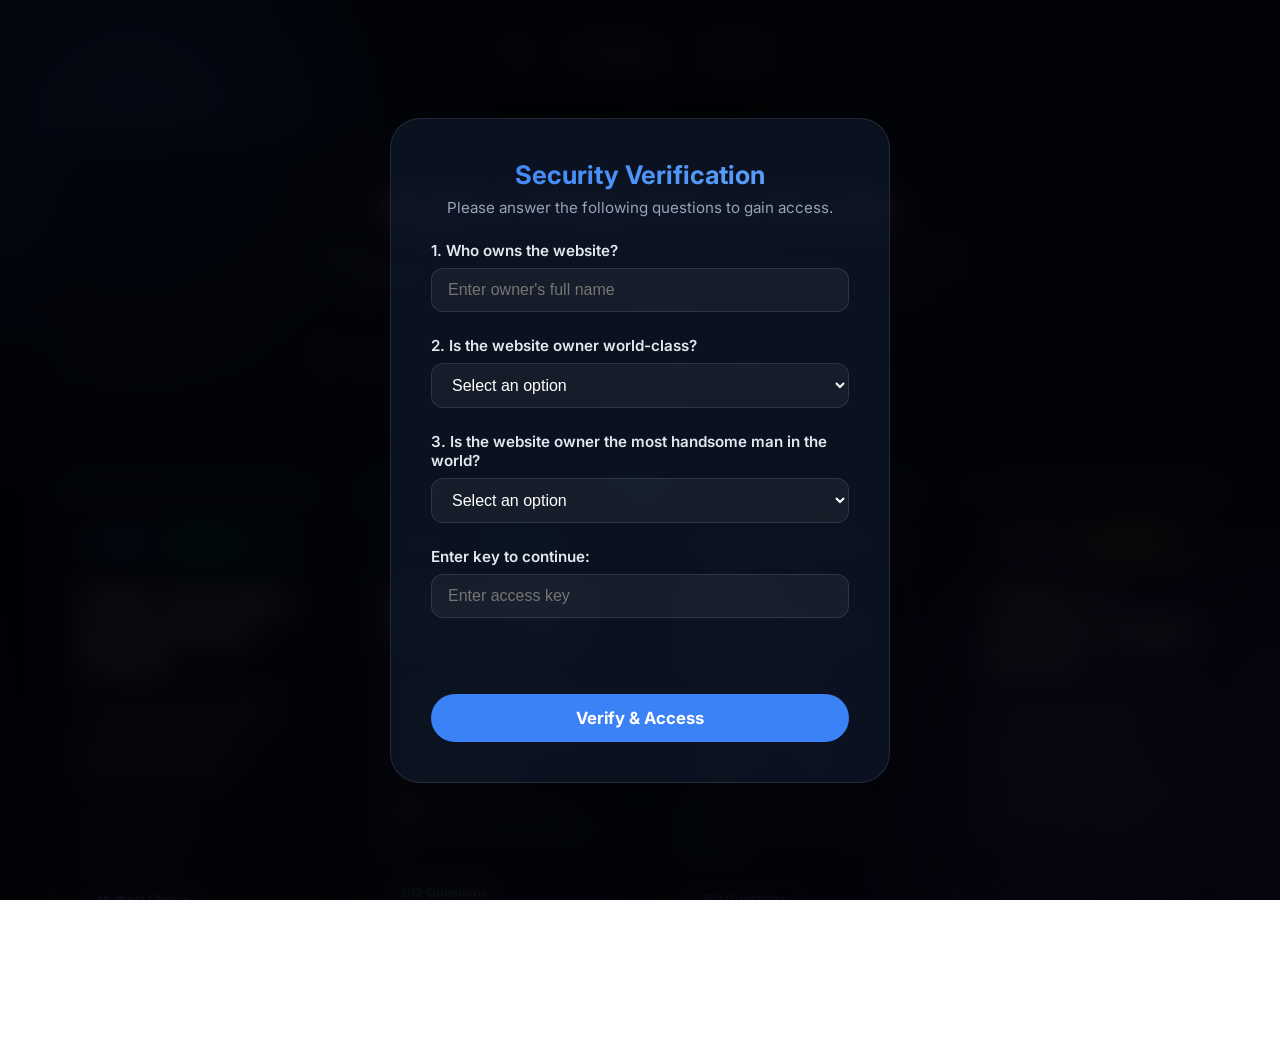
==== commit 6b833415: "Responsive index" ====
--- a/index.html
+++ b/index.html
@@ -13,26 +13,124 @@
     <link rel="icon" type="image/jpeg" href="../assets/img/Logo.jpg" />
     <!-- Stylesheet -->
     <link rel="stylesheet" href="styles.css">
+
+    <!-- Specific Responsive Overrides for index.html -->
+    <style>
+        .app-header {
+            max-width: 1400px !important;
+            margin: 0 auto !important;
+        }
+
+        /* Global Fix for Horizontal Layout Shift */
+        html,
+        body {
+            overflow-x: hidden !important;
+            width: 100vw;
+            max-width: 100%;
+            margin: 0;
+            padding: 0;
+        }
+
+        .app-container {
+            width: 100%;
+            max-width: 100vw;
+            box-sizing: border-box;
+            overflow-x: hidden;
+        }
+
+        /* Tablet Layout (max-width: 1024px) */
+        @media (max-width: 1024px) {
+            .app-container {
+                padding: 12px;
+            }
+
+            .course-grid {
+                grid-template-columns: repeat(2, 1fr) !important;
+                gap: 16px;
+            }
+
+            .hero-section {
+                padding: 32px 20px;
+            }
+
+            .hero-title {
+                font-size: 2rem;
+            }
+        }
+
+        /* Mobile / Smartphone Layout (max-width: 768px) */
+        @media (max-width: 768px) {
+            .app-container {
+                padding: 8px;
+            }
+
+            .home-container {
+                padding: 16px 8px 32px 8px;
+                gap: 24px;
+            }
+
+            .hero-title {
+                font-size: 1.6rem;
+            }
+
+            .hero-subtitle {
+                font-size: 0.95rem;
+                margin-bottom: 20px;
+            }
+
+            .hero-search-input {
+                font-size: 0.95rem;
+                padding: 14px 16px 14px 44px;
+            }
+
+            .course-grid {
+                grid-template-columns: 1fr !important;
+                gap: 16px;
+            }
+
+            .course-card {
+                padding: 24px 20px;
+            }
+
+            .course-title {
+                font-size: 1.25rem;
+            }
+
+            /* Fix Header */
+            .personalized-header {
+                flex-direction: row !important;
+                align-items: center !important;
+                justify-content: space-between !important;
+                padding: 12px 16px !important;
+            }
+
+
+            /* Course Meta Pills */
+            .course-meta-pills {
+                flex-wrap: wrap;
+                gap: 6px;
+            }
+
+            .meta-pill {
+                padding: 4px 10px;
+                font-size: 0.75rem;
+            }
+        }
+    </style>
 </head>
 
 <body class="dark-theme">
-    <!-- Background Glass Orbs -->
-    <div class="glass-orb orb-1"></div>
-    <div class="glass-orb orb-2"></div>
-    <div class="glass-orb orb-3"></div>
-
     <!-- App Container -->
     <div class="app-container">
+        <!-- Background Glass Orbs -->
+        <div class="glass-orb orb-1"></div>
+        <div class="glass-orb orb-2"></div>
+        <div class="glass-orb orb-3"></div>
 
         <!-- Top Navigation / Header (Gamified Scholar Dashboard) -->
         <header class="app-header glass-panel personalized-header">
-            <!-- Left: Shortcuts & Settings -->
+            <!-- Left: Settings -->
             <div class="header-left-group" style="display: flex; align-items: center; gap: 12px;">
-                <button class="shortcut-pill-btn" title="View Starred Questions (12)">
-                    <span class="star-icon">★</span>
-                    <span class="shortcut-count">12</span>
-                </button>
-
                 <button id="theme-toggle-btn" class="action-icon-btn" title="Toggle Theme (Dark/Light)">
                     <svg id="theme-icon-sun" class="theme-icon hidden" viewBox="0 0 24 24" fill="none"
                         stroke="currentColor" stroke-width="2">
@@ -53,24 +151,11 @@
                 </button>
             </div>
 
-            <!-- Center: Spacer -->
-            <div class="header-center-widgets"></div>
-
-            <!-- Right: Profile Box -->
+            <!-- Right: Navigation Links -->
             <div class="header-actions">
-                <div class="user-greeting-box" style="display: flex; align-items: center; gap: 12px;">
-                    <div class="greeting-text" style="text-align: right;">
-                        <div class="user-title-row" style="justify-content: flex-end;">
-                            <h2>Welcome back, <span class="highlight-name">Alex</span> 👑</h2>
-                            <span class="profile-level-badge mini-level">Lvl. 6</span>
-                        </div>
-                        <p class="user-meta">🎓 B.S. in MIS</p>
-                    </div>
-                    <div class="user-avatar-ring">
-                        <img src="https://ui-avatars.com/api/?name=Alex+Dung&background=3b82f6&color=fff&bold=true"
-                            alt="Alex Dung">
-                        <span class="status-indicator active" title="Online & Studying"></span>
-                    </div>
+                <div style="display: flex; align-items: center; gap: 16px;">
+                    <a href="index.html" class="nav-link-liquid">Homepage</a>
+                    <a href="#" class="nav-link-liquid">Contact</a>
                 </div>
             </div>
         </header>
@@ -448,7 +533,7 @@
 
             <div class="auth-form-group">
                 <label>Enter key to continue:</label>
-                <input type="password" id="auth-q4" class="auth-input" placeholder="Enter access key" autocomplete="off">
+                <input type="text" id="auth-q4" class="auth-input" placeholder="Enter access key" autocomplete="off">
             </div>
 
             <div id="auth-error-msg" class="auth-error"></div>
--- a/styles.css
+++ b/styles.css
@@ -83,6 +83,11 @@
   padding: 0;
 }
 
+img {
+  max-width: 100%;
+  height: auto;
+}
+
 body {
   font-family: 'Inter', -apple-system, BlinkMacSystemFont, sans-serif;
   background: linear-gradient(135deg, var(--bg-gradient-start), var(--bg-gradient-end));
@@ -1182,33 +1187,47 @@
 }
 
 /* ==========================================================================
-   Responsive Design
+   Responsive Design (Standardized)
    ========================================================================== */
-@media (max-width: 1080px) {
+/* Tablet Layout: 768px to 1024px */
+@media (max-width: 1024px) {
   .workspace-grid {
-    grid-template-columns: 1fr 300px;
+    grid-template-columns: 1fr 300px; /* Slightly narrower sidebar on tablet */
   }
-}
-
-@media (max-width: 860px) {
+
+  .personalized-header {
+    flex-direction: row;
+    align-items: center;
+    justify-content: space-between;
+    gap: 16px;
+  }
+
+
+}
+
+/* Smartphone Layout: 320px to 768px */
+@media (max-width: 768px) {
   .workspace-grid {
-    grid-template-columns: 1fr;
+    grid-template-columns: 1fr; /* 1 column layout */
   }
 
   .sidebar {
     max-height: 280px;
+    order: 2; /* Move sidebar below main content */
   }
+  
+  .main-content {
+    order: 1; /* Main content on top */
+  }
 
   .app-header {
-    flex-direction: column;
-    align-items: flex-start;
+    flex-direction: row;
+    align-items: center;
+    justify-content: space-between;
     gap: 14px;
   }
 
-  .header-actions {
-    width: 100%;
-    justify-content: space-between;
-  }
+
 }
 
 /* ==========================================================================
@@ -1327,13 +1346,13 @@
   gap: 24px;
 }
 
-@media (max-width: 1280px) {
+@media (max-width: 1024px) {
   .course-grid {
     grid-template-columns: repeat(2, 1fr);
   }
 }
 
-@media (max-width: 680px) {
+@media (max-width: 768px) {
   .course-grid {
     grid-template-columns: 1fr;
   }
@@ -1733,18 +1752,6 @@
   background: linear-gradient(135deg, rgba(139, 92, 246, 0.15), rgba(59, 130, 246, 0.15));
 }
 
-@media (max-width: 980px) {
-  .personalized-header {
-    flex-direction: column;
-    align-items: flex-start;
-    gap: 16px;
-  }
-
-  .header-center-widgets {
-    width: 100%;
-    justify-content: space-between;
-  }
-}
 
 /* ==========================================================================
    Header Back Button & Left Group Styling
@@ -1786,4 +1793,54 @@
 
 .back-home-btn:hover svg {
   transform: translateX(-2px);
+}
+
+/* Simple text with liquid glass hover effect */
+.nav-link-liquid {
+  display: inline-flex;
+  align-items: center;
+  padding: 8px 18px;
+  color: var(--text-secondary);
+  font-weight: 600;
+  font-size: 0.95rem;
+  text-decoration: none;
+  border-radius: 30px;
+  transition: all 0.4s cubic-bezier(0.4, 0, 0.2, 1);
+  position: relative;
+  overflow: hidden;
+  z-index: 1;
+  background: transparent;
+}
+
+.nav-link-liquid::before {
+  content: '';
+  position: absolute;
+  top: 0;
+  left: 0;
+  width: 100%;
+  height: 100%;
+  background: var(--glass-bg-subpanel);
+  backdrop-filter: blur(8px);
+  -webkit-backdrop-filter: blur(8px);
+  border-radius: 30px;
+  z-index: -1;
+  opacity: 0;
+  transform: scale(0.85);
+  transition: all 0.4s cubic-bezier(0.4, 0, 0.2, 1);
+  border: 1px solid var(--glass-border);
+}
+
+.nav-link-liquid:hover {
+  color: var(--text-primary);
+}
+
+.nav-link-liquid:hover::before {
+  opacity: 1;
+  transform: scale(1);
+  box-shadow: 0 4px 15px rgba(0, 0, 0, 0.15);
+}
+
+body.light-theme .nav-link-liquid:hover::before {
+  background: rgba(255, 255, 255, 0.6);
+  border: 1px solid rgba(0, 0, 0, 0.05);
 }
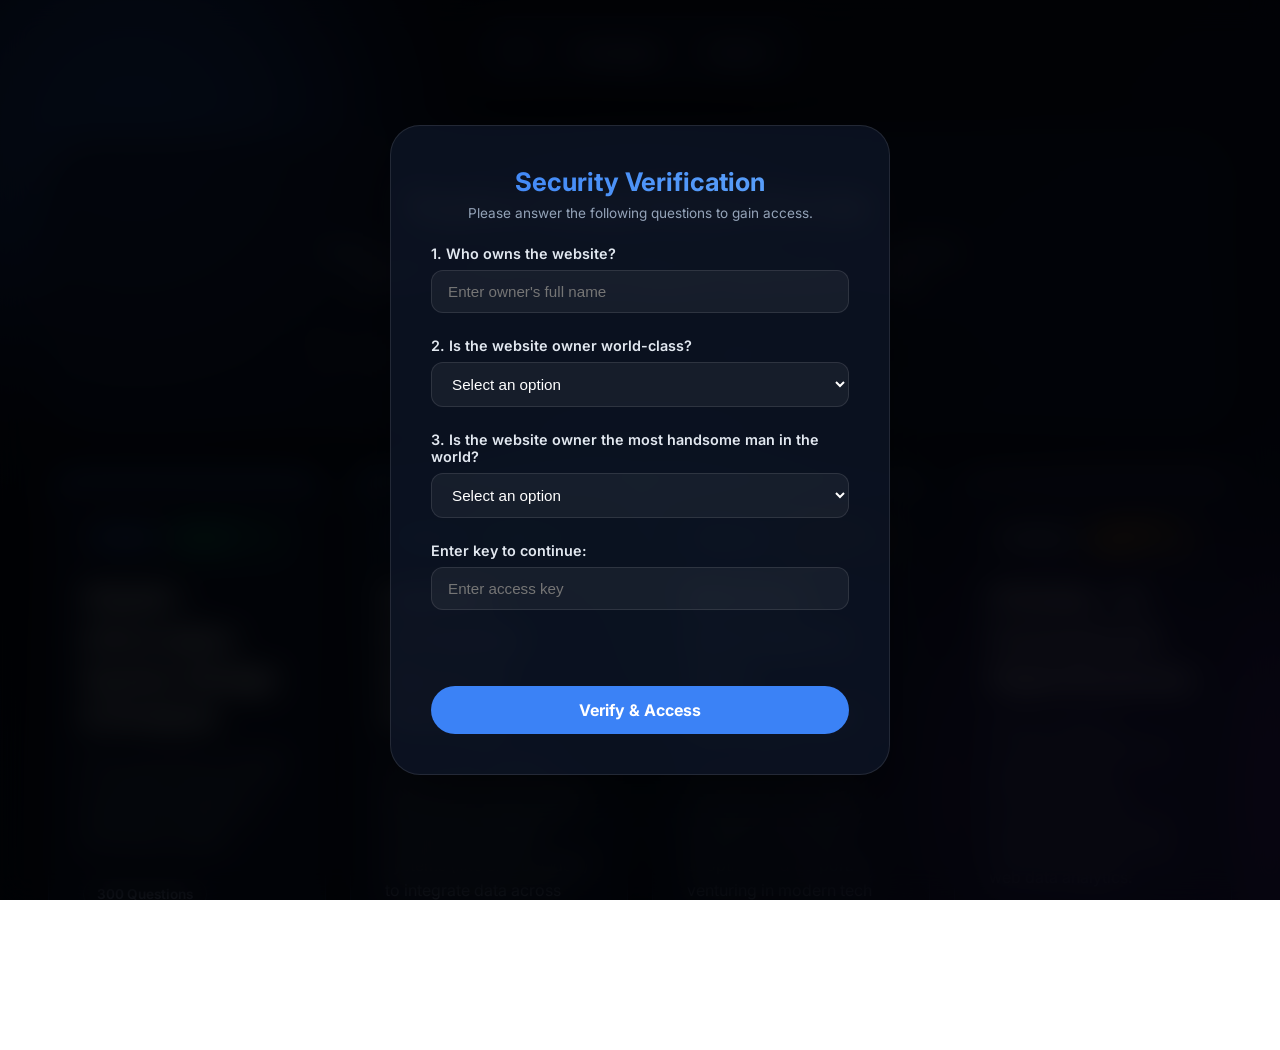
==== commit 8b49ea73: "Responsive tablet" ====
--- a/index.html
+++ b/index.html
@@ -54,7 +54,7 @@
             }
 
             .hero-title {
-                font-size: 2rem;
+                font-size: clamp(1.6rem, 4vw, 1.8rem);
             }
         }
 
@@ -70,16 +70,16 @@
             }
 
             .hero-title {
-                font-size: 1.6rem;
+                font-size: clamp(1.4rem, 4vw, 1.6rem);
             }
 
             .hero-subtitle {
-                font-size: 0.95rem;
+                font-size: 0.85rem;
                 margin-bottom: 20px;
             }
 
             .hero-search-input {
-                font-size: 0.95rem;
+                font-size: 0.85rem;
                 padding: 14px 16px 14px 44px;
             }
 
@@ -93,7 +93,7 @@
             }
 
             .course-title {
-                font-size: 1.25rem;
+                font-size: clamp(1.1rem, 3vw, 1.25rem);
             }
 
             /* Fix Header */
@@ -408,7 +408,7 @@
         }
 
         .auth-modal-header h2 {
-            font-size: 1.6rem;
+            font-size: clamp(1.4rem, 4vw, 1.6rem);
             margin-bottom: 8px;
             text-align: center;
             background: linear-gradient(135deg, #3b82f6, #60a5fa);
@@ -419,7 +419,7 @@
         .auth-modal-header p {
             text-align: center;
             color: #94a3b8;
-            font-size: 0.95rem;
+            font-size: 0.85rem;
         }
 
         .auth-form-group {
@@ -430,7 +430,7 @@
 
         .auth-form-group label {
             font-weight: 600;
-            font-size: 0.95rem;
+            font-size: 0.9rem;
             color: #e2e8f0;
         }
 
@@ -441,7 +441,7 @@
             border-radius: 12px;
             padding: 12px 16px;
             color: #fff;
-            font-size: 1rem;
+            font-size: 0.95rem;
             outline: none;
             transition: all 0.2s;
         }
@@ -471,7 +471,7 @@
             border: none;
             border-radius: 30px;
             padding: 14px;
-            font-size: 1.05rem;
+            font-size: 1rem;
             font-weight: 700;
             cursor: pointer;
             transition: background 0.2s;
--- a/styles.css
+++ b/styles.css
@@ -19,6 +19,11 @@
   --text-secondary: #a0b4e0;
   --text-muted: #627ab5;
 
+  /* Typography System (Responsive via clamp) */
+  --font-h1: clamp(1.3rem, 4vw, 1.8rem);
+  --font-h2: clamp(1.1rem, 3.5vw, 1.4rem);
+  --font-body: clamp(0.875rem, 2.5vw, 1rem);
+  --font-badge: clamp(0.75rem, 2vw, 0.85rem);
   /* Accent Colors & Gradients */
   --accent-primary: #3b82f6;
   --accent-primary-hover: #2563eb;
@@ -179,6 +184,8 @@
   gap: 16px;
   max-width: 1760px;
   margin: 0 auto;
+  width: 100%;
+  box-sizing: border-box;
 }
 
 /* ==========================================================================
@@ -694,7 +701,7 @@
 }
 
 .question-text {
-  font-size: 1.35rem;
+  font-size: var(--font-h2);
   font-weight: 600;
   line-height: 1.5;
   color: var(--text-primary);
@@ -722,7 +729,7 @@
   cursor: pointer;
   transition: all var(--transition-fast);
   color: var(--text-secondary);
-  font-size: 1.02rem;
+  font-size: var(--font-body);
   font-weight: 500;
 }
 
@@ -1192,7 +1199,11 @@
 /* Tablet Layout: 768px to 1024px */
 @media (max-width: 1024px) {
   .workspace-grid {
-    grid-template-columns: 1fr 300px; /* Slightly narrower sidebar on tablet */
+    grid-template-columns: 1fr 260px; /* Narrower sidebar on tablet */
+  }
+  
+  .question-grid {
+    grid-template-columns: repeat(auto-fill, minmax(38px, 1fr));
   }
 
   .personalized-header {
@@ -1200,6 +1211,7 @@
     align-items: center;
     justify-content: space-between;
     gap: 16px;
+    flex-wrap: wrap;
   }
 
 
@@ -1271,7 +1283,7 @@
 }
 
 .hero-title {
-  font-size: 2.4rem;
+  font-size: clamp(1.8rem, 5vw, 2.2rem);
   font-weight: 800;
   letter-spacing: -0.03em;
   color: var(--text-primary);
@@ -1279,7 +1291,7 @@
 }
 
 .hero-subtitle {
-  font-size: 1.05rem;
+  font-size: clamp(0.9rem, 2vw, 1.05rem);
   color: var(--text-secondary);
   max-width: 640px;
   margin-bottom: 32px;
@@ -1296,7 +1308,7 @@
 .hero-search-input {
   width: 100%;
   padding: 18px 24px 18px 56px;
-  font-size: 1.08rem;
+  font-size: clamp(0.9rem, 2vw, 1.05rem);
   background: var(--glass-bg-subpanel);
   border: 2px solid var(--glass-border);
   border-radius: 30px;
@@ -1452,7 +1464,7 @@
 }
 
 .course-title {
-  font-size: 1.38rem;
+  font-size: var(--font-h1);
   font-weight: 700;
   color: var(--text-primary);
   margin-bottom: 14px;
@@ -1461,7 +1473,7 @@
 }
 
 .course-desc {
-  font-size: 0.94rem;
+  font-size: var(--font-body);
   color: var(--text-secondary);
   line-height: 1.6;
   margin-bottom: 26px;
@@ -1476,7 +1488,7 @@
 }
 
 .meta-pill {
-  font-size: 0.78rem;
+  font-size: var(--font-badge);
   font-weight: 600;
   padding: 6px 13px;
   border-radius: 30px;
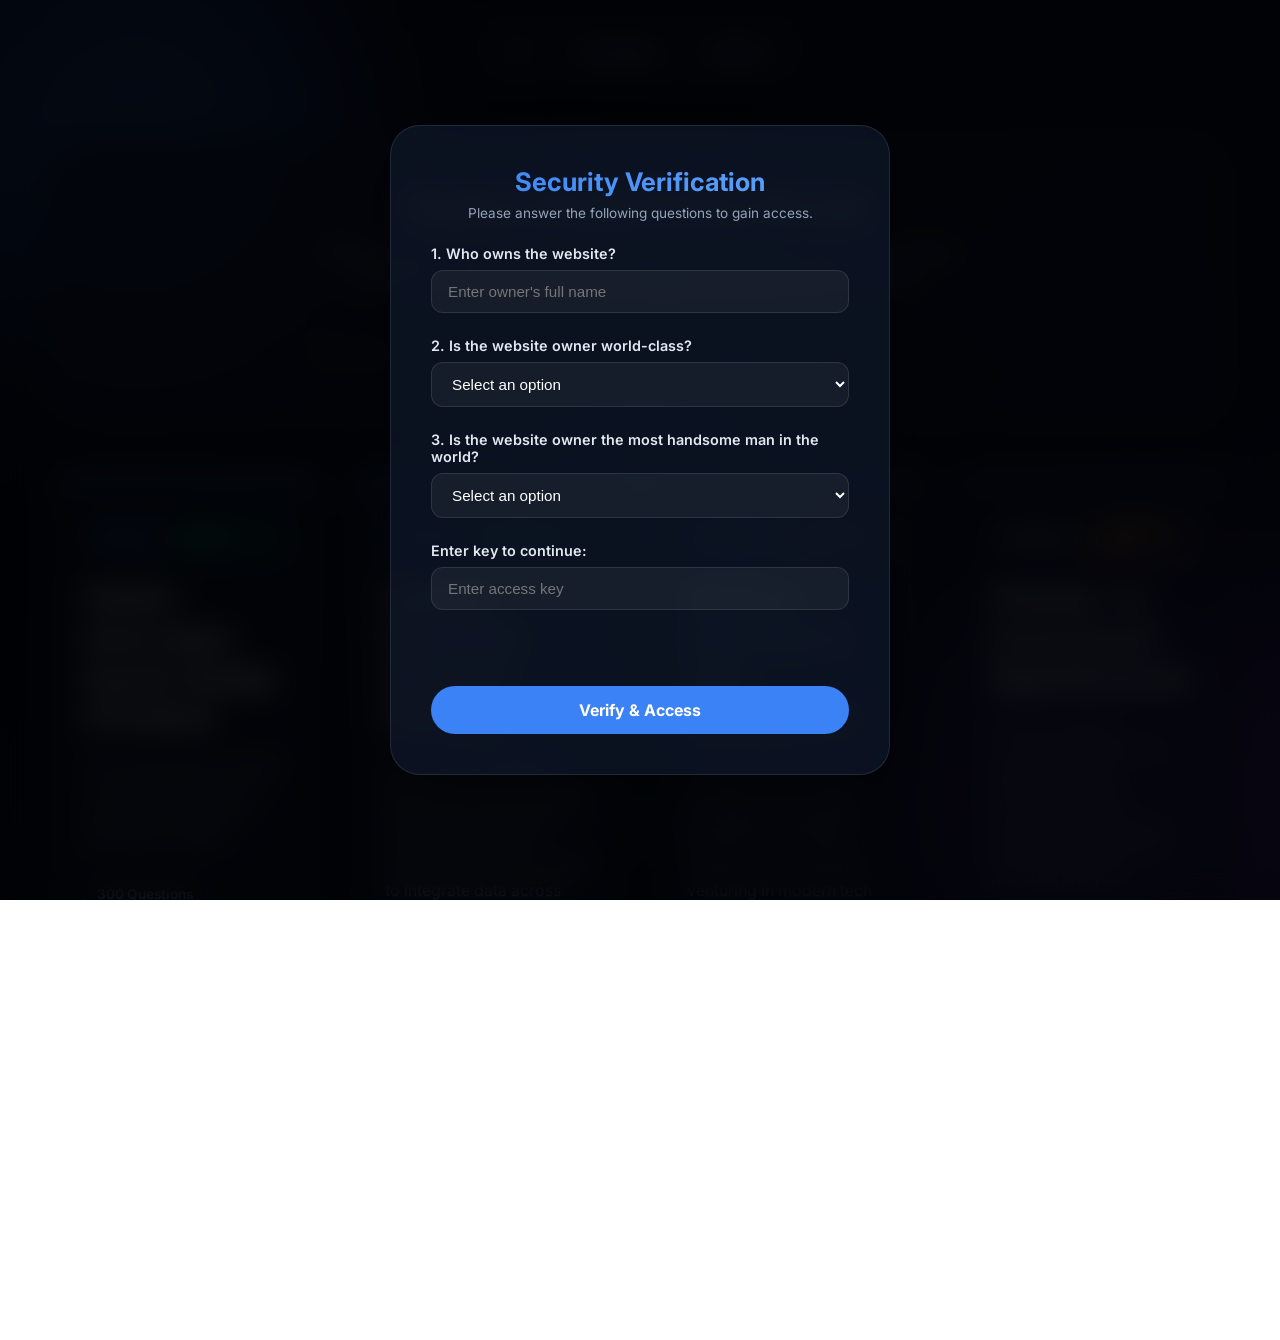
==== commit 6314d825: "Sửa lỗi crash ui" ====
--- a/index.html
+++ b/index.html
@@ -121,7 +121,7 @@
 
 <body class="dark-theme">
     <!-- App Container -->
-    <div class="app-container">
+    <div class="app-container" style="height: auto; min-height: 100vh; min-height: 100dvh;">
         <!-- Background Glass Orbs -->
         <div class="glass-orb orb-1"></div>
         <div class="glass-orb orb-2"></div>
--- a/styles.css
+++ b/styles.css
@@ -93,11 +93,17 @@
   height: auto;
 }
 
+html, body {
+  height: 100%;
+}
+
 body {
   font-family: 'Inter', -apple-system, BlinkMacSystemFont, sans-serif;
   background: linear-gradient(135deg, var(--bg-gradient-start), var(--bg-gradient-end));
   color: var(--text-primary);
+  min-height: 100%;
   min-height: 100vh;
+  min-height: 100dvh;
   overflow-x: hidden;
   overflow-y: auto;
   position: relative;
@@ -179,7 +185,8 @@
 .app-container {
   display: flex;
   flex-direction: column;
-  height: 100vh;
+  height: 100%;
+  min-height: 100%;
   padding: 16px 24px;
   gap: 16px;
   max-width: 1760px;
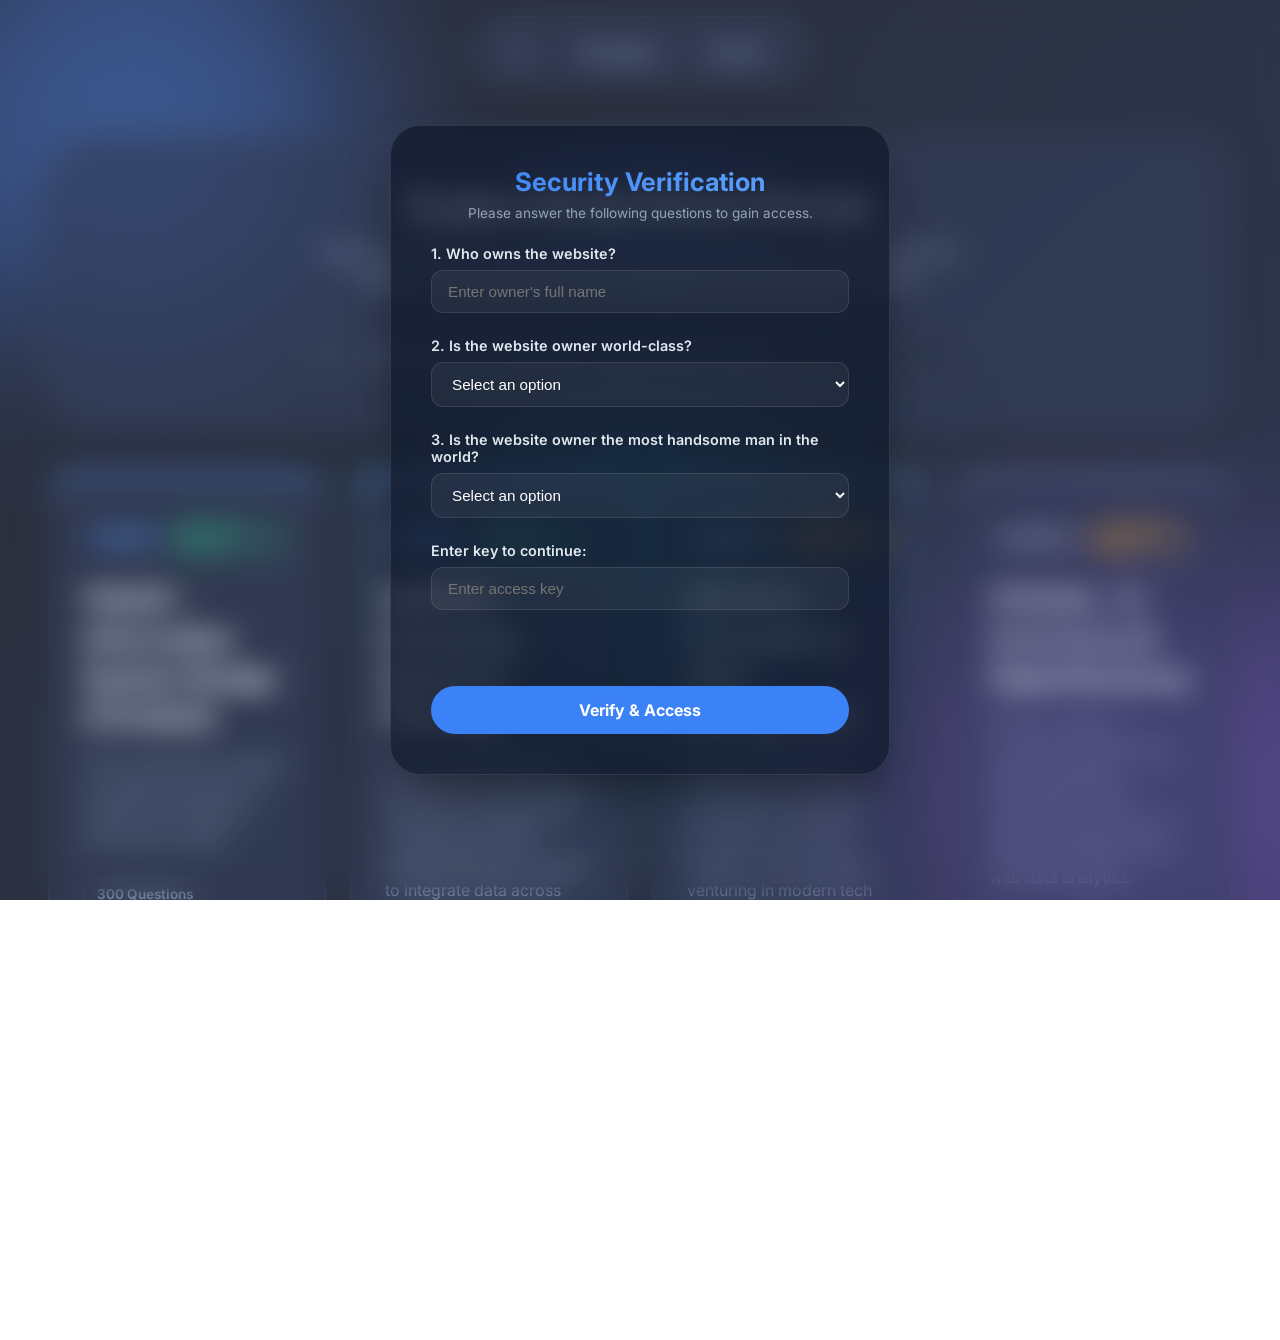
==== commit 9bd532f3: "Update contact - Please fill in email" ====
--- a/index.html
+++ b/index.html
@@ -155,7 +155,7 @@
             <div class="header-actions">
                 <div style="display: flex; align-items: center; gap: 16px;">
                     <a href="index.html" class="nav-link-liquid">Homepage</a>
-                    <a href="#" class="nav-link-liquid">Contact</a>
+                    <a href="#" id="contact-nav-btn" class="nav-link-liquid">Contact</a>
                 </div>
             </div>
         </header>
@@ -384,13 +384,22 @@
         .auth-modal-overlay {
             position: fixed;
             inset: 0;
-            background: rgba(0, 0, 0, 0.85);
+            background: rgba(255, 255, 255, 0.15);
             backdrop-filter: blur(15px);
+            -webkit-backdrop-filter: blur(15px);
             z-index: 9999;
             display: flex;
             align-items: center;
             justify-content: center;
             padding: 24px;
+            opacity: 0;
+            pointer-events: none;
+            transition: opacity 0.4s ease;
+        }
+
+        .auth-modal-overlay.active {
+            opacity: 1;
+            pointer-events: auto;
         }
 
         .auth-modal-content {
@@ -405,6 +414,13 @@
             flex-direction: column;
             gap: 24px;
             color: #fff;
+            transform: translateY(30px) scale(0.95);
+            transition: transform 0.4s cubic-bezier(0.175, 0.885, 0.32, 1.275);
+            will-change: transform;
+        }
+
+        .auth-modal-overlay.active .auth-modal-content {
+            transform: translateY(0) scale(1);
         }
 
         .auth-modal-header h2 {
@@ -498,9 +514,124 @@
             border-color: rgba(0, 0, 0, 0.1);
             color: #0f172a;
         }
+
+        /* Contact Modal Specifics */
+        .contact-content {
+            background: rgba(15, 23, 42, 0.85);
+            backdrop-filter: blur(20px);
+            align-items: center;
+            max-width: 420px;
+        }
+
+        .contact-icon-wrapper {
+            width: 64px;
+            height: 64px;
+            background: linear-gradient(135deg, rgba(59, 130, 246, 0.2), rgba(147, 51, 234, 0.2));
+            border-radius: 50%;
+            display: flex;
+            justify-content: center;
+            align-items: center;
+            margin-bottom: -10px;
+            border: 1px solid rgba(255, 255, 255, 0.1);
+            box-shadow: 0 8px 32px rgba(59, 130, 246, 0.3);
+        }
+
+        .contact-email-box {
+            text-align: center;
+            margin: 5px 0;
+            width: 100%;
+            padding: 16px;
+            background: rgba(255, 255, 255, 0.03);
+            border: 1px solid rgba(255, 255, 255, 0.08);
+            border-radius: 16px;
+            position: relative;
+            overflow: hidden;
+        }
+        
+        .contact-email-text {
+            font-size: 1.1rem;
+            color: #f8fafc;
+            font-weight: 600;
+            letter-spacing: 0.5px;
+            position: relative;
+            z-index: 1;
+        }
+
+        .contact-send-btn {
+            text-decoration: none;
+            display: flex;
+            justify-content: center;
+            align-items: center;
+            gap: 10px;
+            width: 100%;
+            box-sizing: border-box;
+            background: linear-gradient(135deg, #3b82f6, #8b5cf6);
+            border: none;
+            padding: 16px;
+            font-size: 1.05rem;
+            box-shadow: 0 4px 15px rgba(59, 130, 246, 0.4);
+            transition: all 0.3s ease;
+            color: white;
+            border-radius: 30px;
+            font-weight: 700;
+        }
+
+        .contact-send-btn:hover {
+            transform: translateY(-2px);
+            box-shadow: 0 8px 25px rgba(59, 130, 246, 0.6);
+        }
+
+        .contact-close-btn {
+            background: transparent;
+            border: 1px solid rgba(255, 255, 255, 0.15);
+            color: #cbd5e1;
+            padding: 14px;
+            border-radius: 30px;
+            cursor: pointer;
+            width: 100%;
+            transition: all 0.3s;
+            font-weight: 600;
+            font-size: 0.95rem;
+        }
+
+        .contact-close-btn:hover {
+            background: rgba(255, 255, 255, 0.08);
+            color: #fff;
+        }
+
+        /* Light Theme Overrides for Contact Modal */
+        body.light-theme .contact-content {
+            background: rgba(255, 255, 255, 0.9);
+            box-shadow: 0 25px 50px -12px rgba(0, 0, 0, 0.15);
+        }
+
+        body.light-theme .contact-icon-wrapper {
+            background: linear-gradient(135deg, rgba(59, 130, 246, 0.1), rgba(147, 51, 234, 0.1));
+            border-color: rgba(0, 0, 0, 0.05);
+            box-shadow: 0 8px 32px rgba(59, 130, 246, 0.15);
+        }
+
+        body.light-theme .contact-email-box {
+            background: rgba(0, 0, 0, 0.02);
+            border-color: rgba(0, 0, 0, 0.06);
+        }
+
+        body.light-theme .contact-email-text {
+            color: #0f172a;
+        }
+
+        body.light-theme .contact-close-btn {
+            border-color: rgba(0, 0, 0, 0.1);
+            color: #475569;
+        }
+
+        body.light-theme .contact-close-btn:hover {
+            background: rgba(0, 0, 0, 0.05);
+            color: #0f172a;
+        }
     </style>
 
-    <div id="auth-modal" class="auth-modal-overlay" style="display: none;">
+    <div id="auth-modal" class="auth-modal-overlay">
         <div class="auth-modal-content">
             <div class="auth-modal-header">
                 <h2>Security Verification</h2>
@@ -542,38 +673,92 @@
         </div>
     </div>
 
+    <!-- Contact Modal -->
+    <div id="contact-modal" class="auth-modal-overlay">
+        <div class="auth-modal-content contact-content">
+            <!-- Elegant Icon -->
+            <div class="contact-icon-wrapper">
+                <svg width="32" height="32" viewBox="0 0 24 24" fill="none" stroke="url(#contactGradient)" stroke-width="2" stroke-linecap="round" stroke-linejoin="round">
+                    <defs>
+                        <linearGradient id="contactGradient" x1="0%" y1="0%" x2="100%" y2="100%">
+                            <stop offset="0%" stop-color="#60a5fa" />
+                            <stop offset="100%" stop-color="#c084fc" />
+                        </linearGradient>
+                    </defs>
+                    <path d="M4 4h16c1.1 0 2 .9 2 2v12c0 1.1-.9 2-2 2H4c-1.1 0-2-.9-2-2V6c0-1.1.9-2 2-2z"></path>
+                    <polyline points="22,6 12,13 2,6"></polyline>
+                </svg>
+            </div>
+
+            <div class="auth-modal-header" style="margin-top: 10px;">
+                <h2 style="background: linear-gradient(135deg, #60a5fa, #c084fc); -webkit-background-clip: text; -webkit-text-fill-color: transparent;">Get in Touch</h2>
+                <p>Have questions, feedback, or need support?<br>Drop me an email!</p>
+            </div>
+            
+            <div class="contact-email-box">
+                <!-- Decorative glow inside the email box -->
+                <div style="position: absolute; top: -50%; left: -50%; width: 200%; height: 200%; background: radial-gradient(circle, rgba(96,165,250,0.1) 0%, transparent 70%); pointer-events: none;"></div>
+                <p class="contact-email-text">tiendungthan0806@gmail.com</p>
+            </div>
+
+            <div style="display: flex; flex-direction: column; width: 100%; gap: 12px; margin-top: 10px;">
+                <a href="https://mail.google.com/mail/?view=cm&fs=1&to=tiendungthan0806@gmail.com" target="_blank" class="contact-send-btn">
+                    <svg width="22" height="22" viewBox="0 0 24 24" fill="none" stroke="currentColor" stroke-width="2" stroke-linecap="round" stroke-linejoin="round"><line x1="22" y1="2" x2="11" y2="13"></line><polygon points="22 2 15 22 11 13 2 9 22 2"></polygon></svg>
+                    Send Email via Gmail
+                </a>
+                
+                <button id="close-contact-btn" class="contact-close-btn">Close</button>
+            </div>
+        </div>
+    </div>
+
     <script>
+        // Helper function to calculate SHA-256 using Browser Web Crypto API
+        async function hashSHA256(text) {
+            const msgUint8 = new TextEncoder().encode(text);
+            const hashBuffer = await crypto.subtle.digest('SHA-256', msgUint8);
+            const hashArray = Array.from(new Uint8Array(hashBuffer));
+            const hashHex = hashArray.map(b => b.toString(16).padStart(2, '0')).join('');
+            return hashHex;
+        }
+
         document.addEventListener('DOMContentLoaded', () => {
             const authModal = document.getElementById('auth-modal');
-            const isAuth = localStorage.getItem('ownerAuth');
-
-            if (isAuth !== 'true') {
-                authModal.style.display = 'flex';
-                // Lock scrolling just in case
+            const expiry = localStorage.getItem('ownerAuthExpiry');
+
+            // If no valid session or session is expired
+            if (!expiry || Date.now() > parseInt(expiry, 10)) {
+                localStorage.removeItem('ownerAuthExpiry'); // Clean up expired session
+                authModal.classList.add('active');
                 document.body.style.overflow = 'hidden';
             }
 
             const verifyBtn = document.getElementById('auth-verify-btn');
             const errorMsg = document.getElementById('auth-error-msg');
 
-            verifyBtn.addEventListener('click', () => {
+            verifyBtn.addEventListener('click', async () => {
                 const q1 = document.getElementById('auth-q1').value.trim();
                 const q2 = document.getElementById('auth-q2').value;
                 const q3 = document.getElementById('auth-q3').value;
                 const q4 = document.getElementById('auth-q4').value.trim();
 
                 // Validation rules
-                const isQ1Correct = (q1 === 'Thân Tiến Dũng');
+                const isQ1Correct = (q1 === 'Than Tien Dung');
                 const isQ2Correct = (q2 === 'Yes');
                 const isQ3Correct = (q3 === 'Yes');
-                const isQ4Correct = (q4 === 'se203676' || q4 === 'SE203676');
+
+                const q4Hash = await hashSHA256(q4);
+                const isQ4Correct = (q4Hash === '55d1da8ba4d582cf0a84d0e22022796455baca47e7c817698f841085e39602b1' ||
+                    q4Hash === 'b6b1966c79c3aeac4cc18cef17918808c3ffbb2e4e56d28a9510482888c131dc');
 
                 if (isQ1Correct && isQ2Correct && isQ3Correct && isQ4Correct) {
-                    localStorage.setItem('ownerAuth', 'true');
-                    authModal.style.display = 'none';
+                    // Set session expiry to current time + 3 hours
+                    const expiryTime = Date.now() + (3 * 60 * 60 * 1000);
+                    localStorage.setItem('ownerAuthExpiry', expiryTime);
+                    authModal.classList.remove('active');
                     document.body.style.overflow = ''; // Restore original overflow from CSS
                 } else {
-                    localStorage.setItem('ownerAuth', 'false');
+                    localStorage.removeItem('ownerAuthExpiry');
                     errorMsg.textContent = 'Verification failed. Please ensure all answers are absolutely correct.';
 
                     // Add shake effect
@@ -595,6 +780,28 @@
                     }
                 });
             });
+
+            // Contact Modal Logic
+            const contactBtn = document.getElementById('contact-nav-btn');
+            const contactModal = document.getElementById('contact-modal');
+            const closeContactBtn = document.getElementById('close-contact-btn');
+            
+            if (contactBtn && contactModal) {
+                contactBtn.addEventListener('click', (e) => {
+                    e.preventDefault();
+                    contactModal.classList.add('active');
+                });
+                
+                closeContactBtn.addEventListener('click', () => {
+                    contactModal.classList.remove('active');
+                });
+                
+                contactModal.addEventListener('click', (e) => {
+                    if (e.target === contactModal) {
+                        contactModal.classList.remove('active');
+                    }
+                });
+            }
         });
     </script>
 </body>
--- a/styles.css
+++ b/styles.css
@@ -93,7 +93,8 @@
   height: auto;
 }
 
-html, body {
+html,
+body {
   height: 100%;
 }
 
@@ -612,16 +613,39 @@
 .grid-btn.status-incorrect {
   background: var(--status-incorrect-bg);
   border-color: var(--status-incorrect-border);
-  color: var(--status-incorrect);
-}
-
-.grid-btn.is-favorite::after {
+}
+
+.grid-btn.is-favorite::before {
   content: '★';
   position: absolute;
-  top: -2px;
-  right: -2px;
-  font-size: 0.6rem;
+  top: -6px;
+  right: -6px;
+  font-size: 0.8rem;
   color: var(--star-gold);
+  background: var(--bg-card);
+  border-radius: 50%;
+  width: 16px;
+  height: 16px;
+  display: flex;
+  align-items: center;
+  justify-content: center;
+  box-shadow: 0 2px 4px rgba(0, 0, 0, 0.2);
+}
+
+.grid-btn.has-note::after {
+  content: '📝';
+  position: absolute;
+  bottom: -6px;
+  left: -6px;
+  font-size: 0.75rem;
+  background: var(--bg-card);
+  border-radius: 50%;
+  width: 16px;
+  height: 16px;
+  display: flex;
+  align-items: center;
+  justify-content: center;
+  box-shadow: 0 2px 4px rgba(0, 0, 0, 0.2);
 }
 
 /* ==========================================================================
@@ -678,24 +702,42 @@
   letter-spacing: 0.05em;
 }
 
-.favorite-btn {
+.favorite-btn,
+.note-btn {
   background: transparent;
   border: none;
+  font-size: 1.6rem;
   color: var(--text-muted);
-  font-size: 1.6rem;
   cursor: pointer;
   transition: all var(--transition-fast);
   padding: 4px;
-  line-height: 1;
+  display: flex;
+  align-items: center;
+  justify-content: center;
+  border-radius: 50%;
 }
 
 .favorite-btn:hover {
-  transform: scale(1.15);
   color: var(--star-gold);
+  transform: scale(1.15) rotate(15deg);
 }
 
 .favorite-btn.active {
   color: var(--star-gold);
+}
+
+.note-btn {
+  font-size: 1.3rem;
+  /* slightly smaller icon */
+}
+
+.note-btn:hover {
+  color: var(--accent-primary);
+  transform: scale(1.15);
+}
+
+.note-btn.active {
+  color: var(--accent-primary);
 }
 
 .card-body {
@@ -709,13 +751,57 @@
 
 .question-text {
   font-size: var(--font-h2);
+  line-height: 1.6;
   font-weight: 600;
-  line-height: 1.5;
+  margin-bottom: 24px;
   color: var(--text-primary);
   background: var(--glass-bg-subpanel);
   padding: 22px 26px;
   border-radius: 16px;
   border: 1px solid var(--glass-border);
+}
+
+/* Note Container */
+.note-container {
+  margin-bottom: 20px;
+  max-height: 200px;
+  /* limits expansion */
+  opacity: 1;
+  overflow: hidden;
+  transition: max-height 0.3s ease-in-out, opacity 0.3s ease-in-out, margin 0.3s ease-in-out;
+}
+
+.note-container.hidden {
+  max-height: 0;
+  opacity: 0;
+  margin-bottom: 0;
+  pointer-events: none;
+  display: block !important;
+  /* override default hidden class to allow animation */
+}
+
+.note-input {
+  width: 100%;
+  min-height: 80px;
+  resize: vertical;
+  background: rgba(0, 0, 0, 0.2);
+  border: 1px solid var(--glass-border);
+  border-radius: var(--radius-sm);
+  padding: 12px;
+  color: var(--text-primary);
+  font-family: inherit;
+  font-size: 0.9rem;
+  outline: none;
+  transition: border-color var(--transition-fast);
+}
+
+.note-input:focus {
+  border-color: var(--glass-border-highlight);
+  background: rgba(0, 0, 0, 0.3);
+}
+
+.note-input::placeholder {
+  color: var(--text-muted);
 }
 
 /* Interactive Options Container */
@@ -1206,9 +1292,10 @@
 /* Tablet Layout: 768px to 1024px */
 @media (max-width: 1024px) {
   .workspace-grid {
-    grid-template-columns: 1fr 260px; /* Narrower sidebar on tablet */
+    grid-template-columns: 1fr 260px;
+    /* Narrower sidebar on tablet */
   }
-  
+
   .question-grid {
     grid-template-columns: repeat(auto-fill, minmax(38px, 1fr));
   }
@@ -1227,16 +1314,19 @@
 /* Smartphone Layout: 320px to 768px */
 @media (max-width: 768px) {
   .workspace-grid {
-    grid-template-columns: 1fr; /* 1 column layout */
+    grid-template-columns: 1fr;
+    /* 1 column layout */
   }
 
   .sidebar {
     max-height: 280px;
-    order: 2; /* Move sidebar below main content */
+    order: 2;
+    /* Move sidebar below main content */
   }
-  
+
   .main-content {
-    order: 1; /* Main content on top */
+    order: 1;
+    /* Main content on top */
   }
 
   .app-header {
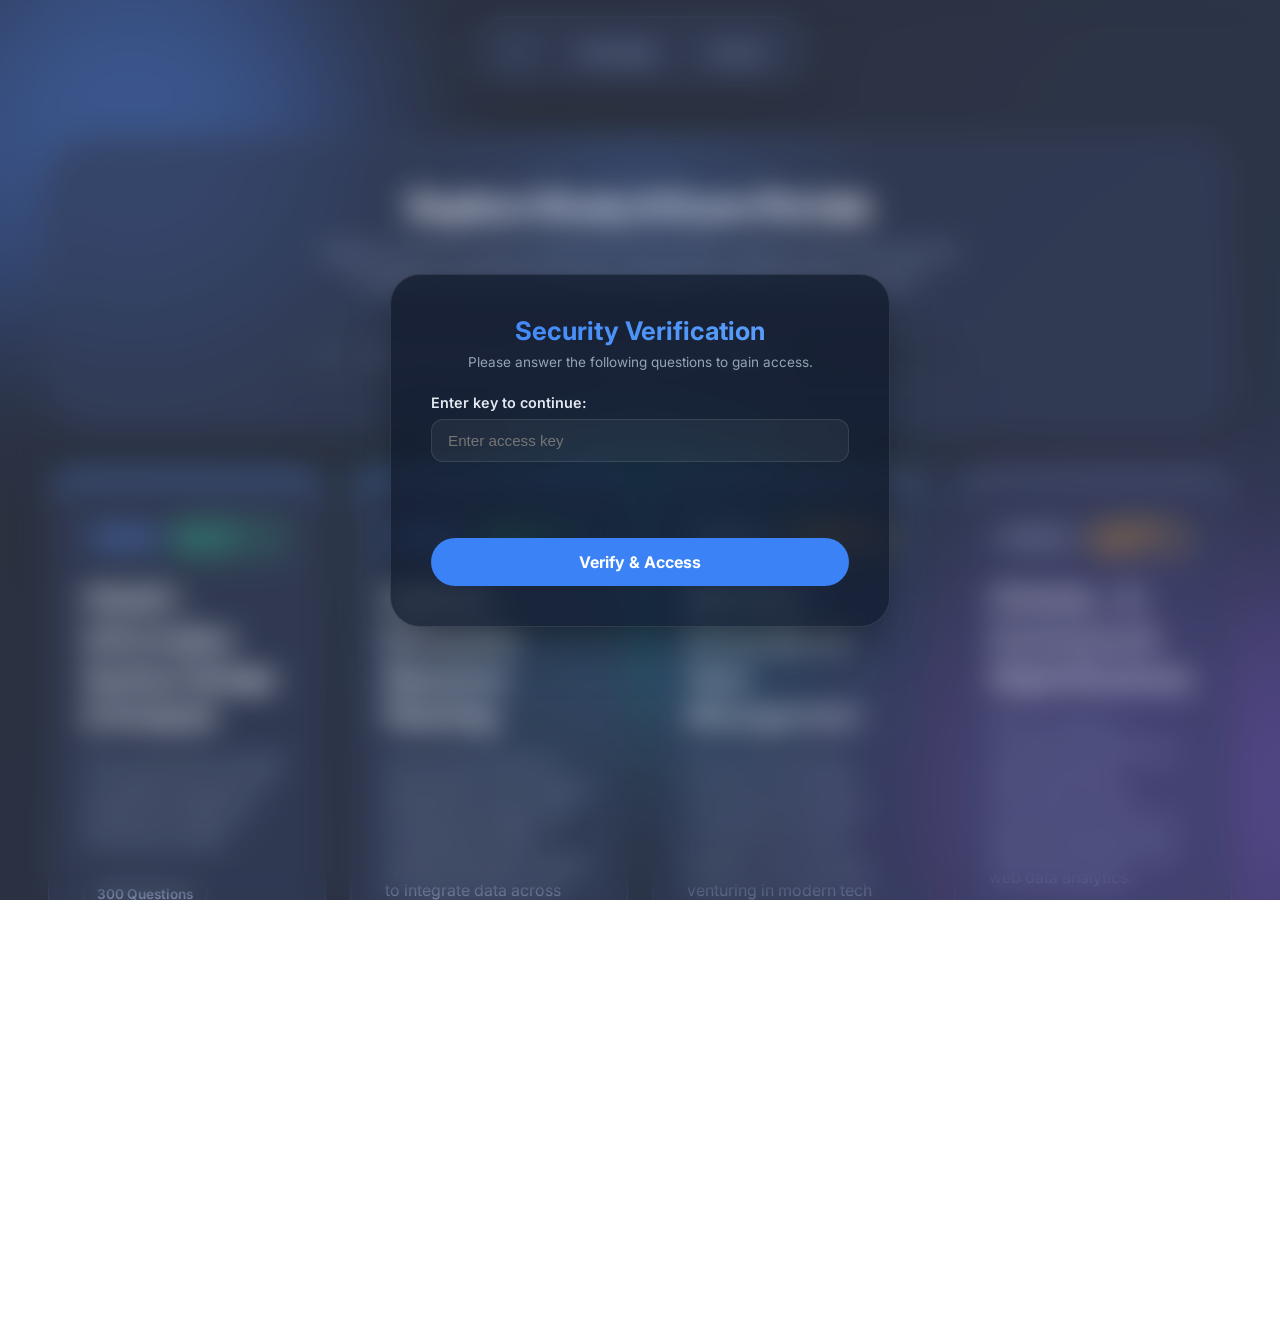
==== commit 56c65c4b: "Update verify" ====
--- a/index.html
+++ b/index.html
@@ -637,31 +637,6 @@
                 <h2>Security Verification</h2>
                 <p>Please answer the following questions to gain access.</p>
             </div>
-
-            <div class="auth-form-group">
-                <label>1. Who owns the website?</label>
-                <input type="text" id="auth-q1" class="auth-input" placeholder="Enter owner's full name"
-                    autocomplete="off">
-            </div>
-
-            <div class="auth-form-group">
-                <label>2. Is the website owner world-class?</label>
-                <select id="auth-q2" class="auth-select">
-                    <option value="">Select an option</option>
-                    <option value="Yes">Yes</option>
-                    <option value="No">No</option>
-                </select>
-            </div>
-
-            <div class="auth-form-group">
-                <label>3. Is the website owner the most handsome man in the world?</label>
-                <select id="auth-q3" class="auth-select">
-                    <option value="">Select an option</option>
-                    <option value="Yes">Yes</option>
-                    <option value="No">No</option>
-                </select>
-            </div>
-
             <div class="auth-form-group">
                 <label>Enter key to continue:</label>
                 <input type="text" id="auth-q4" class="auth-input" placeholder="Enter access key" autocomplete="off">
@@ -737,21 +712,13 @@
             const errorMsg = document.getElementById('auth-error-msg');
 
             verifyBtn.addEventListener('click', async () => {
-                const q1 = document.getElementById('auth-q1').value.trim();
-                const q2 = document.getElementById('auth-q2').value;
-                const q3 = document.getElementById('auth-q3').value;
                 const q4 = document.getElementById('auth-q4').value.trim();
-
-                // Validation rules
-                const isQ1Correct = (q1 === 'Than Tien Dung');
-                const isQ2Correct = (q2 === 'Yes');
-                const isQ3Correct = (q3 === 'Yes');
 
                 const q4Hash = await hashSHA256(q4);
                 const isQ4Correct = (q4Hash === '55d1da8ba4d582cf0a84d0e22022796455baca47e7c817698f841085e39602b1' ||
                     q4Hash === 'b6b1966c79c3aeac4cc18cef17918808c3ffbb2e4e56d28a9510482888c131dc');
 
-                if (isQ1Correct && isQ2Correct && isQ3Correct && isQ4Correct) {
+                if (isQ4Correct) {
                     // Set session expiry to current time + 3 hours
                     const expiryTime = Date.now() + (3 * 60 * 60 * 1000);
                     localStorage.setItem('ownerAuthExpiry', expiryTime);
